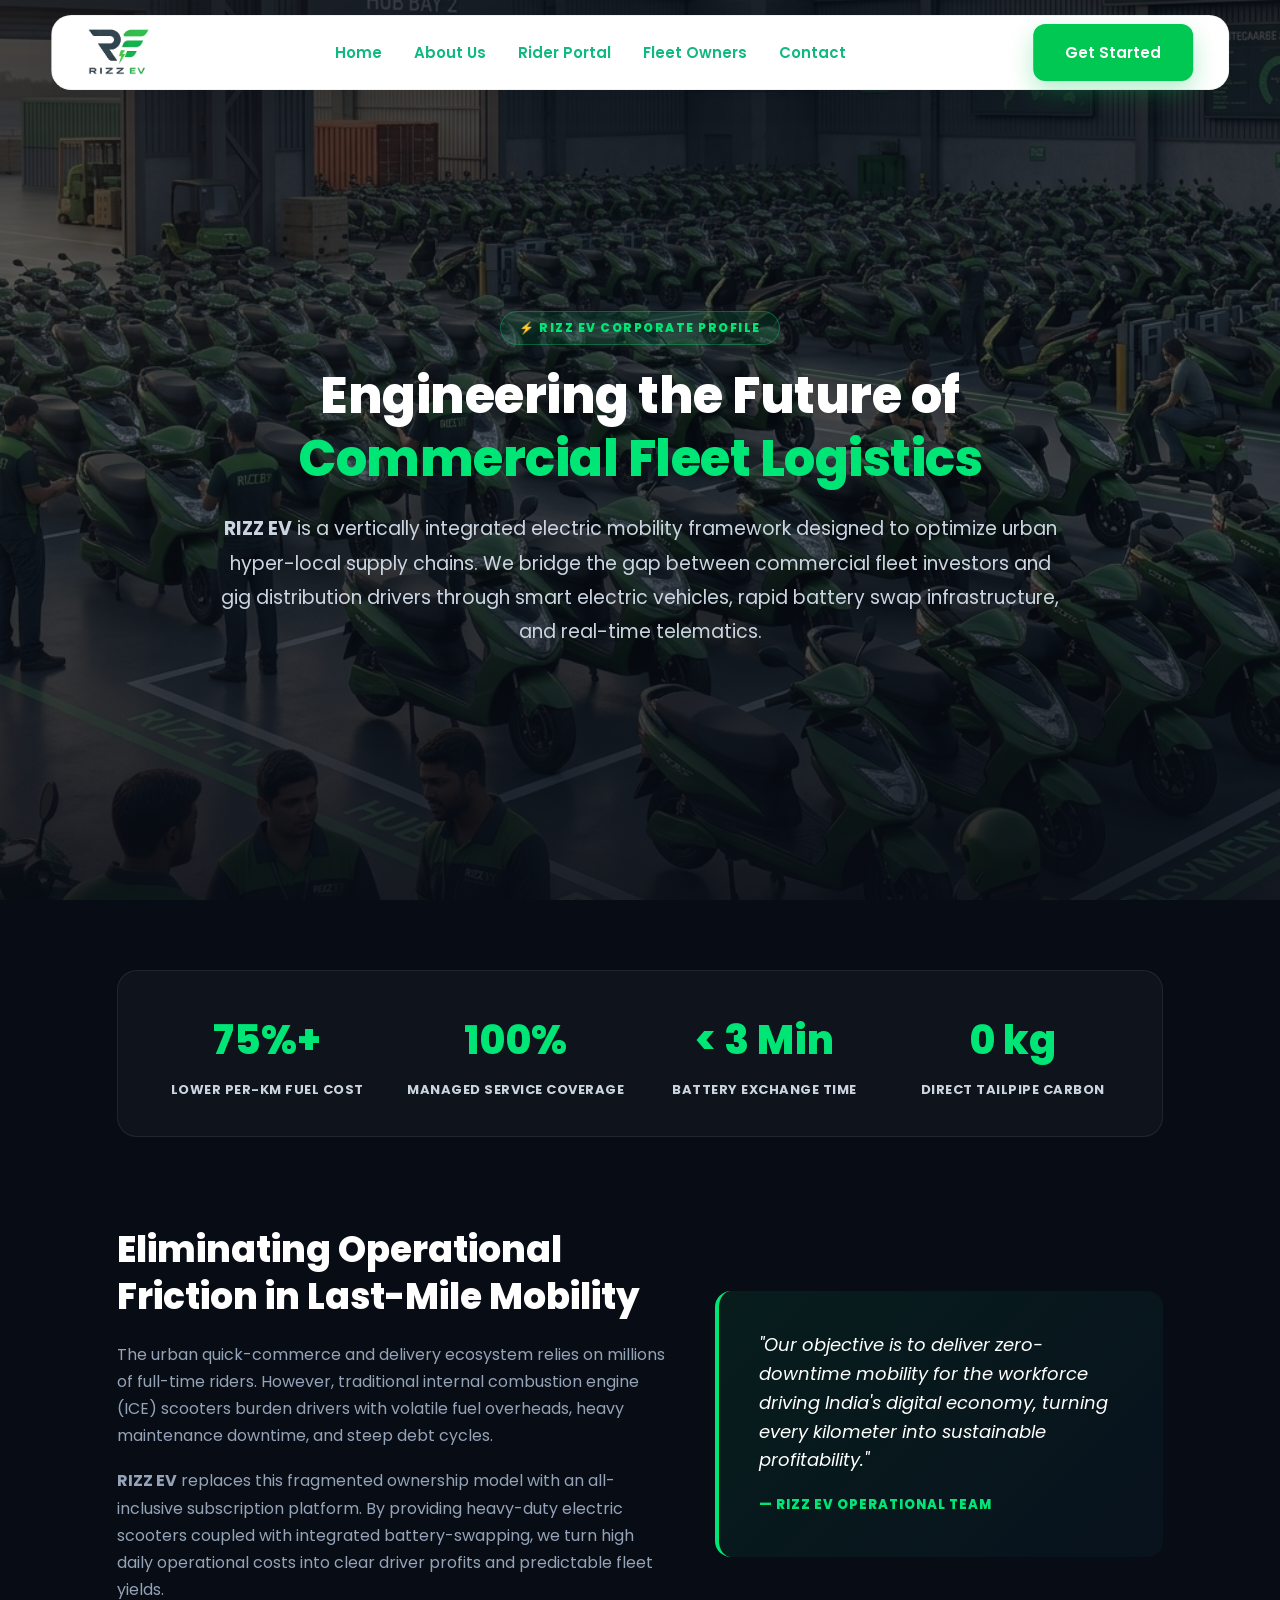
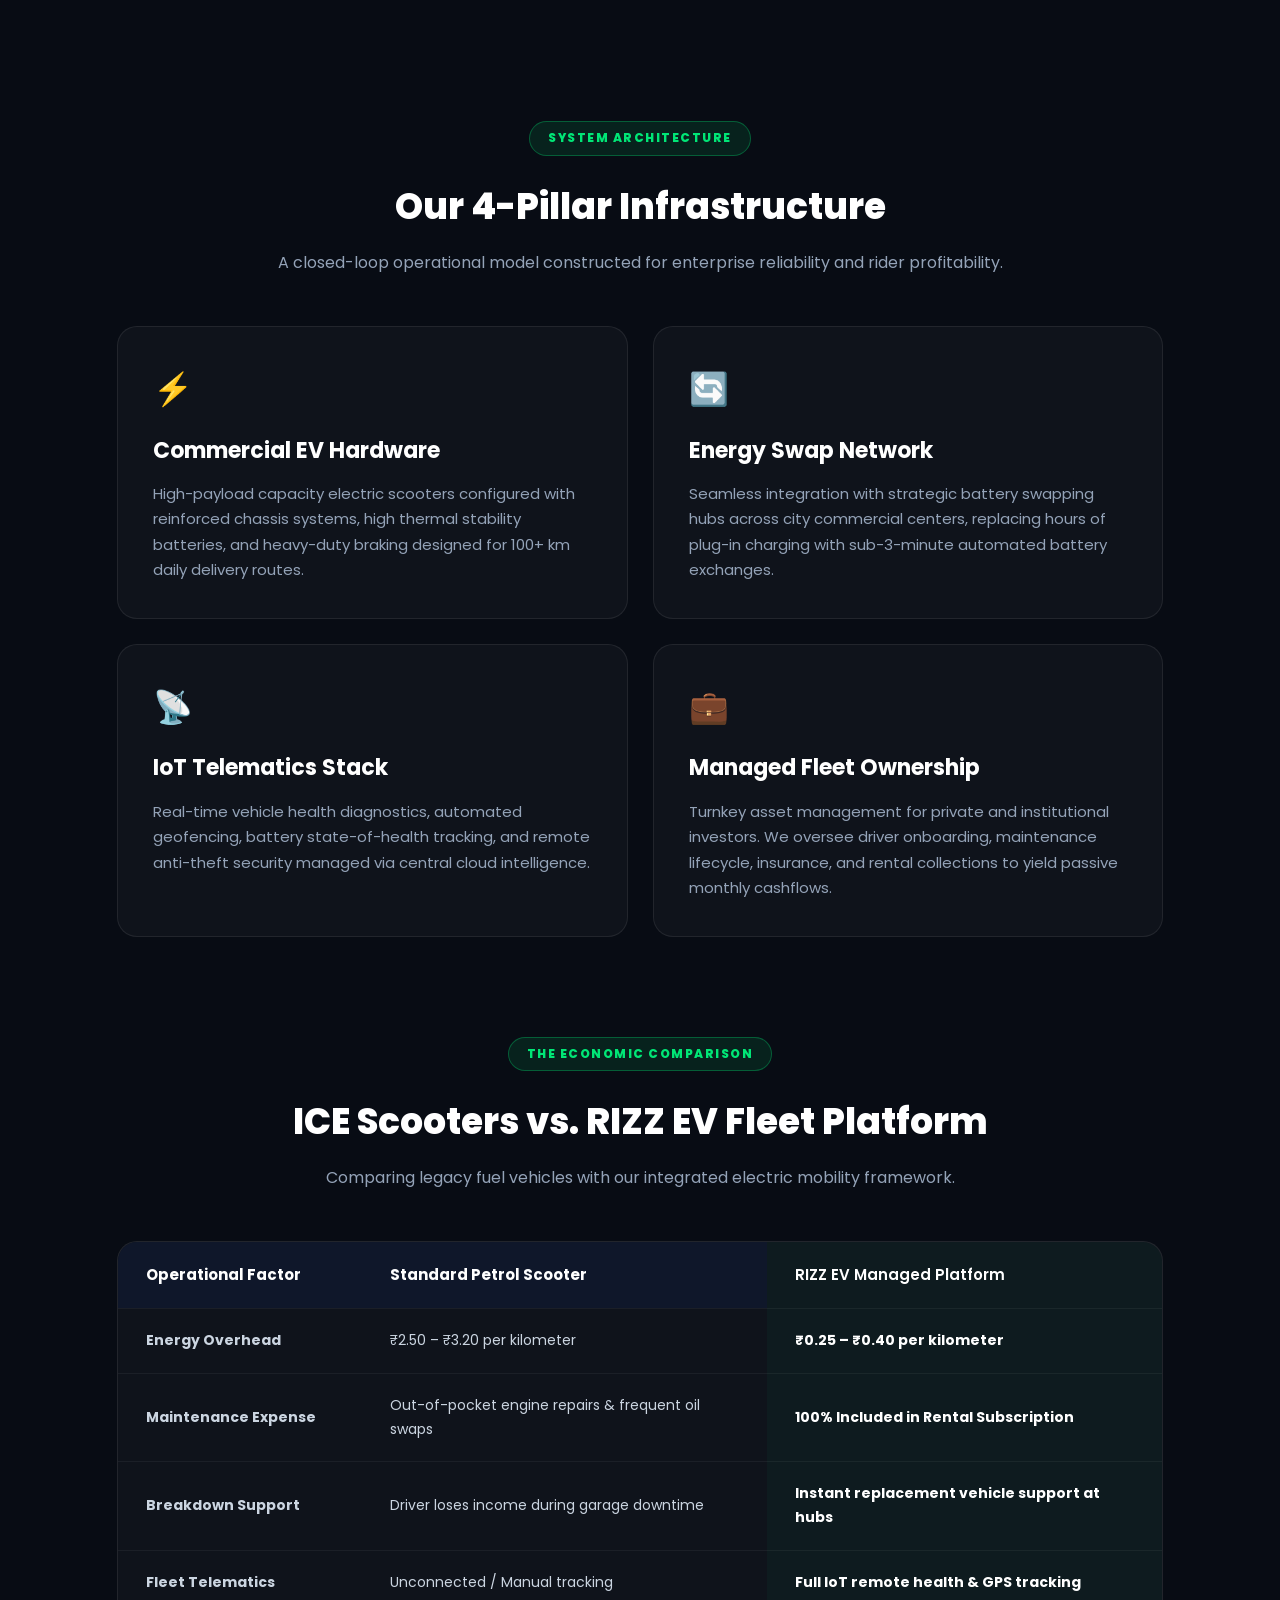
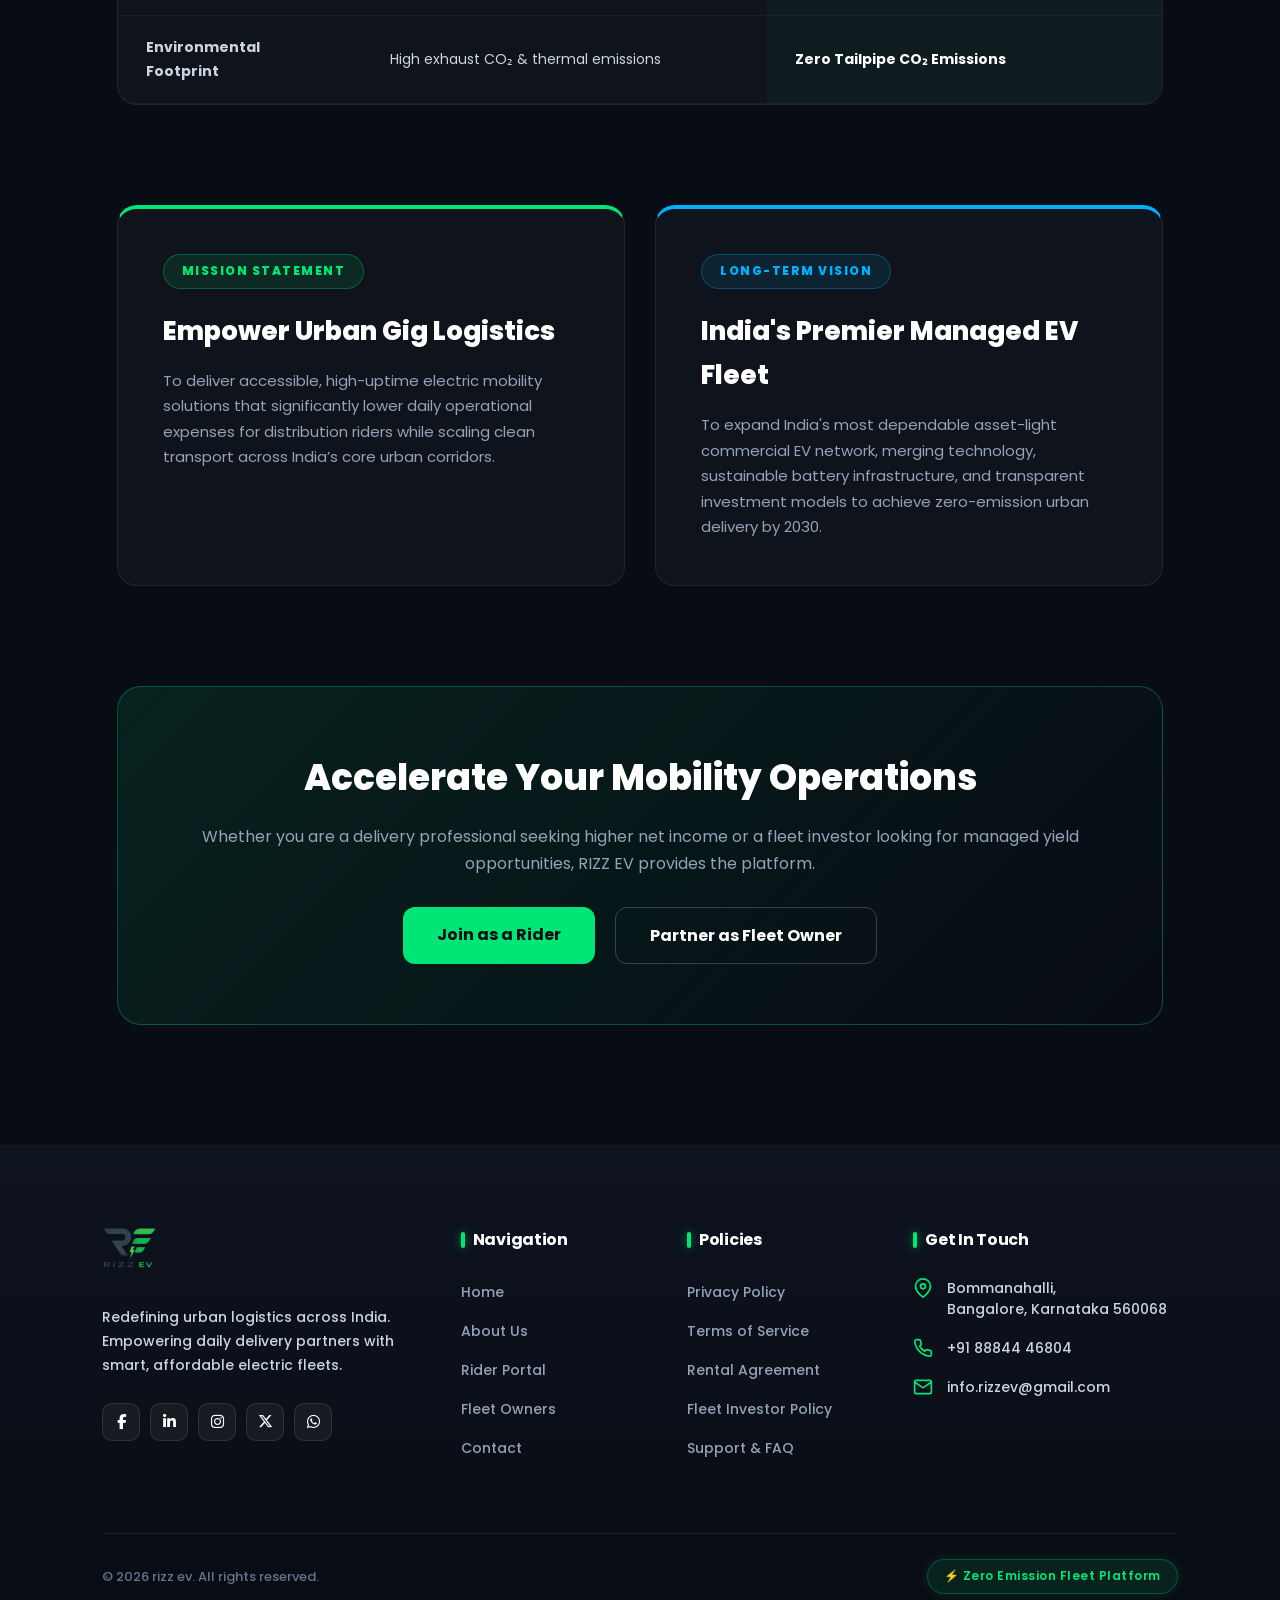
==== about.html @ 6c119c00 "Add files via upload" ====
<!DOCTYPE html>
<html lang="en">
<head>
    <meta charset="UTF-8">
    <meta name="viewport" content="width=device-width, initial-scale=1.0">
    <title>About Us | RIZZ EV - Next-Gen Commercial EV Ecosystem</title>
    <!-- FontAwesome Icons for Footer Socials -->
    <link rel="stylesheet" href="https://cdnjs.cloudflare.com/ajax/libs/font-awesome/6.5.1/css/all.min.css">
    <!-- Google Fonts import to match index.html typography -->
<link rel="preconnect" href="https://fonts.googleapis.com">
<link rel="preconnect" href="https://fonts.gstatic.com" crossorigin>
<link rel="stylesheet" href="style.css">
 <link href="https://fonts.googleapis.com/css2?family=Poppins:wght@300;400;500;600;700;800&display=swap" rel="stylesheet">
    <style>
        /* =========================================
           RESET & CORE PAGE STYLES
        ========================================= */
        * {
            box-sizing: border-box;
            margin: 0;
            padding: 0;
           
        }

        body {

            background-color: #080c14;

            color: #cbd5e1;

            font-family: system-ui, -apple-system, sans-serif;

            line-height: 1.7;

            overflow-x: hidden;

        }

       
        /* =========================================
           FULL-WIDTH HERO BACKGROUND PHOTO SECTION
        ========================================= */
        .hero-photo-layout {
            position: relative;
            width: 100%;
            min-height: 100vh;
            display: flex;
            align-items: center;
            justify-content: center;
            padding: 140px 8% 80px;
            overflow: hidden;
            background-image: url('images/hub.png'); /* REPLACE WITH YOUR PHOTO PATH */
            background-size: cover;
            background-position: center;
            background-repeat: no-repeat;
            margin-bottom: 70px;
        }

        .hero-photo-overlay {
            position: absolute;
            top: 0;
            left: 0;
            width: 100%;
            height: 100%;
            background: linear-gradient(
                180deg, 
                rgba(8, 12, 20, 0.75) 0%, 
                rgba(8, 12, 20, 0.60) 50%, 
                rgba(8, 12, 20, 0.90) 100%
            );
            z-index: 1;
        }

        .hero-content-photo {
            position: relative;
            z-index: 2;
            text-align: center;
            max-width: 900px;
            margin: 0 auto;
        }

        .pill-badge-head {
            display: inline-block;
            background: rgba(0, 230, 118, 0.1);
            color: #00e676;
            border: 1px solid rgba(0, 230, 118, 0.3);
            padding: 6px 18px;
            border-radius: 30px;
            font-size: 12px;
            font-weight: 800;
            letter-spacing: 1.5px;
            text-transform: uppercase;
            margin-bottom: 20px;
        }

        .hero-content-photo h1 {
            color: #ffffff !important;
            font-size: 50px;
            font-weight: 800;
            line-height: 1.25;
            margin-bottom: 22px;
            letter-spacing: -0.5px;
        }

        .hero-content-photo h1 span {
            color: #00e676;
        }

        .hero-content-photo p {
            font-size: 19px;
            color: #cbd5e1 !important;
            line-height: 1.8;
            max-width: 850px;
            margin: 0 auto;
        }

        /* =========================================
           CONTAINER & SECTION STYLES
        ========================================= */
        .container {
            max-width: 1200px;
            margin: 0 auto;
            padding: 0 6% 80px;
        }

        .bg-card {
            background: rgba(255, 255, 255, 0.03);
            border: 1px solid rgba(255, 255, 255, 0.08);
            border-radius: 20px;
        }

        /* METRICS BAR */
        .metrics-grid {
            display: grid;
            grid-template-columns: repeat(4, 1fr);
            gap: 20px;
            padding: 35px;
            text-align: center;
            margin-bottom: 90px;
        }

        .metric-item h3 {
            font-size: 40px;
            color: #00e676;
            margin-bottom: 5px;
            font-weight: 800;
        }

        .metric-item p {
            font-size: 13px;
            color: #cbd5e1;
            font-weight: 700;
            text-transform: uppercase;
            letter-spacing: 0.5px;
        }

        /* NARRATIVE SECTION */
        .story-wrapper {
            display: grid;
            grid-template-columns: 1.1fr 0.9fr;
            gap: 50px;
            align-items: center;
            margin-bottom: 100px;
        }

        .story-text h2 {
            color: #ffffff;
            font-size: 36px;
            margin-bottom: 20px;
            font-weight: 800;
            line-height: 1.3;
        }

        .story-text p {
            margin-bottom: 18px;
            font-size: 16px;
            color: #94a3b8;
        }

        .quote-card {
            background: linear-gradient(135deg, rgba(0, 230, 118, 0.08), rgba(0, 176, 255, 0.04));
            border-left: 4px solid #00e676;
            padding: 40px;
            border-radius: 16px;
        }

        .quote-card p {
            font-size: 18px;
            color: #ffffff;
            font-style: italic;
            margin-bottom: 15px;
            line-height: 1.6;
        }

        .quote-card span {
            font-weight: 800;
            color: #00e676;
            font-size: 13px;
            text-transform: uppercase;
            letter-spacing: 1px;
        }

        /* SECTION TITLES */
        .section-header {
            text-align: center;
            max-width: 750px;
            margin: 0 auto 50px;
        }

        .section-header h2 {
            font-size: 36px;
            color: #ffffff;
            font-weight: 800;
            margin-bottom: 12px;
        }

        .section-header p {
            color: #94a3b8;
            font-size: 16px;
        }

        /* 4-COLUMN ARCHITECTURE */
        .architecture-grid {
            display: grid;
            grid-template-columns: repeat(2, 1fr);
            gap: 25px;
            margin-bottom: 100px;
        }

        .arch-card {
            padding: 35px;
            transition: transform 0.3s ease, border-color 0.3s ease;
        }

        .arch-card:hover {
            transform: translateY(-5px);
            border-color: rgba(0, 230, 118, 0.4);
        }

        .arch-card .icon-box {
            font-size: 32px;
            margin-bottom: 15px;
        }

        .arch-card h3 {
            color: #ffffff;
            font-size: 22px;
            margin-bottom: 12px;
            font-weight: 700;
        }

        .arch-card p {
            color: #94a3b8;
            font-size: 15px;
            line-height: 1.7;
        }

        /* COMPARISON TABLE */
        .table-wrapper {
            overflow-x: auto;
            border-radius: 20px;
            border: 1px solid rgba(255, 255, 255, 0.08);
            margin-bottom: 100px;
        }

        .comparison-table {
            width: 100%;
            border-collapse: collapse;
            text-align: left;
        }

        .comparison-table th, .comparison-table td {
            padding: 20px 28px;
            border-bottom: 1px solid rgba(255, 255, 255, 0.05);
        }

        .comparison-table th {
            background: #0f172a;
            color: #ffffff;
            font-size: 15px;
            font-weight: 700;
        }

        .comparison-table td {
            font-size: 14px;
        }

        .comparison-table .highlight-col {
            background: rgba(0, 230, 118, 0.04);
            color: #ffffff;
            font-weight: 600;
        }

        /* MISSION & VISION DUAL BOXES */
        .dual-grid {
            display: grid;
            grid-template-columns: 1fr 1fr;
            gap: 30px;
            margin-bottom: 100px;
        }

        .dual-card {
            padding: 45px;
            border-radius: 20px;
        }

        .dual-card.mission-side {
            border-top: 4px solid #00e676;
        }

        .dual-card.vision-side {
            border-top: 4px solid #00b0ff;
        }

        .dual-card h3 {
            font-size: 26px;
            color: #ffffff;
            margin-bottom: 15px;
            font-weight: 800;
        }

        .dual-card p {
            color: #94a3b8;
            font-size: 15px;
            line-height: 1.7;
        }

        /* CTA BANNER */
        .cta-card {
            text-align: center;
            padding: 60px 40px;
            background: linear-gradient(135deg, rgba(0, 230, 118, 0.1) 0%, rgba(8, 12, 20, 0.95) 100%);
            border: 1px solid rgba(0, 230, 118, 0.3);
            border-radius: 24px;
            margin-bottom: 40px;
        }

        .cta-card h2 {
            font-size: 36px;
            color: #ffffff;
            margin-bottom: 15px;
            font-weight: 800;
        }

        .cta-card p {
            color: #94a3b8;
            margin-bottom: 30px;
            font-size: 16px;
        }

        .btn-group {
            display: flex;
            justify-content: center;
            gap: 20px;
            flex-wrap: wrap;
        }

        .btn-green-cta {
            background: #00e676;
            color: #080c14;
            padding: 14px 34px;
            border-radius: 12px;
            font-weight: 700;
            text-decoration: none;
            transition: all 0.3s ease;
        }

        .btn-green-cta:hover {
            background: #00c853;
            transform: translateY(-2px);
        }

        .btn-outline-cta {
            border: 1px solid rgba(255, 255, 255, 0.2);
            color: #ffffff;
            padding: 14px 34px;
            border-radius: 12px;
            font-weight: 700;
            text-decoration: none;
            transition: all 0.3s ease;
        }

        .btn-outline-cta:hover {
            background: rgba(255, 255, 255, 0.1);
        }

       /* =========================================
           RIZZ EV CUSTOM FOOTER STYLES
        ========================================= */
        .rizz-footer {
            background: linear-gradient(180deg, #0d131f 0%, #080c14 100%);
            color: #94a3b8;
            padding: 80px 8% 30px;
            font-family: system-ui, -apple-system, sans-serif;
            border-top: 1px solid rgba(255, 255, 255, 0.05);
        }

        .rizz-footer-wrapper {
            max-width: 1200px;
            margin: 0 auto;
            display: grid;
            grid-template-columns: 1.4fr 0.8fr 0.8fr 1.2fr;
            gap: 50px;
            padding-bottom: 60px;
        }

        .rizz-brand {
            display: inline-flex;
            align-items: center;
            gap: 8px;
            text-decoration: none;
            margin-bottom: 20px;
        }

        .rizz-manifesto {
            font-size: 14px;
            line-height: 1.7;
            color: #cbd5e1;
            margin-bottom: 25px;
            max-width: 310px;
        }

        .rizz-social-row {
            display: flex;
            gap: 10px;
            flex-wrap: wrap;
        }

        .social-btn {
            width: 38px;
            height: 38px;
            border-radius: 10px;
            background: rgba(255, 255, 255, 0.05);
            border: 1px solid rgba(255, 255, 255, 0.1);
            color: #ffffff;
            display: flex;
            align-items: center;
            justify-content: center;
            text-decoration: none;
            transition: all 0.3s ease;
        }

        .social-btn:hover {
            background: #00e676;
            color: #080c14;
            transform: translateY(-3px);
        }

        .col-title {
            color: #ffffff;
            font-size: 16px;
            font-weight: 700;
            margin-bottom: 24px;
            position: relative;
            padding-left: 12px;
        }

        .col-title::before {
            content: '';
            position: absolute;
            left: 0;
            top: 50%;
            transform: translateY(-50%);
            width: 4px;
            height: 16px;
            background: #00e676;
            border-radius: 2px;
        }

        .rizz-nav-list {
            list-style: none;
            padding: 0;
            margin: 0;
        }

        .rizz-nav-list li {
            margin-bottom: 12px;
        }

        .rizz-nav-list a {
            color: #94a3b8;
            text-decoration: none;
            font-size: 14px;
            transition: all 0.2s ease;
            display: inline-block;
        }

        .rizz-nav-list a:hover {
            color: #00e676;
            transform: translateX(5px);
        }

        .contact-card {
            display: flex;
            flex-direction: column;
            gap: 18px;
        }

        .contact-item {
            display: flex;
            align-items: flex-start;
            gap: 14px;
            font-size: 14px;
            line-height: 1.5;
            color: #cbd5e1;
        }

        .contact-item a {
            color: #cbd5e1;
            text-decoration: none;
            transition: color 0.2s ease;
        }

        .contact-item a:hover {
            color: #00e676;
        }

        .rizz-footer-bottom {
            max-width: 1200px;
            margin: 0 auto;
            border-top: 1px solid rgba(255, 255, 255, 0.08);
            padding-top: 25px;
            display: flex;
            justify-content: space-between;
            align-items: center;
            font-size: 13px;
            color: #64748b;
        }

        .pill-badge {
            background: rgba(0, 230, 118, 0.1);
            border: 1px solid rgba(0, 230, 118, 0.25);
            color: #00e676;
            padding: 6px 16px;
            border-radius: 30px;
            font-size: 12px;
            font-weight: 600;
        }

        .footer-logo-img {
            height: 45px;
            width: auto;
            object-fit: contain;
            margin-bottom: 15px;
            display: block;
        }

        /* RESPONSIVE BREAKPOINTS */
        @media (max-width: 992px) {
            .hero-video-layout { min-height: 70vh; padding-top: 120px; }
            .hero-content-video h1 { font-size: 36px; }
            .benefits-grid, .calc-grid, .process-grid, .testimonials-grid { grid-template-columns: 1fr; }
            .rizz-footer-wrapper { grid-template-columns: 1fr 1fr; gap: 40px; }
        }

        @media (max-width: 768px) {
            .navbar nav { display: none; }
        }

        @media (max-width: 600px) {
            .rizz-footer-wrapper { grid-template-columns: 1fr; }
            .rizz-footer-bottom { flex-direction: column; gap: 15px; text-align: center; }
        }


/* ========================================= 
   MOBILE RESPONSIVENESS FIXES (ADD TO BOTTOM) 
========================================= */ 
 
@media (max-width: 992px) { 
    /* Navbar adjustments for tablets */ 
   
 
    /* Stack narrative & mission/vision grids */ 
    .story-wrapper, 
    .dual-grid, 
    .architecture-grid { 
        grid-template-columns: 1fr !important; 
        gap: 30px; 
    } 
 
    /* Metrics grid drop to 2 columns on tablets */ 
    .metrics-grid { 
        grid-template-columns: repeat(2, 1fr); 
        gap: 15px; 
        padding: 25px; 
    } 
 
 
    /* Hero section text scaling */ 
    .hero-photo-layout { 
        padding: 110px 5% 60px; 
        min-height: auto; 
    } 
 
    .hero-content-photo h1 { 
        font-size: 32px !important; 
        line-height: 1.3; 
    } 
 
    .hero-content-photo p { 
        font-size: 15px !important; 
    } 
 
    /* Containers and section spacing */ 
    .container { 
        padding: 0 4% 50px; 
    } 
 
    .section-header h2,  
    .story-text h2,  
    .cta-card h2 { 
        font-size: 28px !important; 
    } 
 
    /* Metrics grid drop to single column on phones */ 
    .metrics-grid { 
        grid-template-columns: 1fr; 
        gap: 15px; 
    } 
 
    .metric-item h3 { 
        font-size: 32px; 
    } 
 
    /* Card padding reduction for mobile viewports */ 
    .quote-card,  
    .dual-card,  
    .arch-card,  
    .cta-card { 
        padding: 25px 20px; 
    } 
} 
 
/* Base mobile styles for the links */
@media (max-width: 768px) {
     .navbar {
    height: auto !important;
    padding: 12px 18px !important;
    flex-direction: row !important;
    flex-wrap: wrap !important;
    justify-content: space-between !important;
    align-items: center !important;
  }


    /* Hide links by default on mobile */
   nav ul,.nav-links {
      display: none !important;
    flex-direction: column !important;
    width: 100% !important;
    background: #ffffff;
    position: absolute;
    top: 100%;
    left: 0;
    padding: 20px 0;
    box-shadow: 0 15px 30px rgba(0,0,0,0.1);
    border-radius: 0 0 20px 20px;
    list-style: none;
    text-align: center;
    z-index: 999;
  }

    /* Show links when JavaScript adds the 'active' class */
    nav ul.active, .nav-links.active {
    display: flex !important;
}

   nav ul {
        gap: 15px;
        flex-wrap: wrap;
        justify-content: center;
    }

     nav ul li {
    margin: 10px 0;
  }

    nav ul li a {
    font-size: 16px !important;
    color: #0f172a !important;
    font-weight: 600;
  }

    @media (max-width: 768px) {
   .hamburger-btn {
    display: flex !important;
    flex-direction: column;
    justify-content: space-between;
    width: 28px;
    height: 20px;
    background: transparent;
    border: none;
    cursor: pointer;
    padding: 0;
    z-index: 1000;
  }

  .hamburger-btn span {
    display: block;
    width: 100%;
    height: 3px;
    background-color: #00c853;
    border-radius: 2px;
    transition: all 0.3s ease;
  }
}


/* Ensure links are always visible on desktop screens */
@media (min-width: 769px) {
    .nav-links {
        display: flex !important;
        flex-direction: row;
        gap: 20px;
        list-style: none;
    }
    
    .hamburger-btn {
    display: none !important;
  }
}
}

@media (max-width: 768px) {
    .navbar {
        display: flex !important;
        justify-content: space-between !important;
        align-items: center !important;
        position: relative !important;
        padding: 12px 18px !important;
    }

    /* FORCE the hamburger button to be visible */
    .hamburger-btn {
        display: flex !important;
        flex-direction: column !important;
        justify-content: space-between !important;
        width: 28px !important;
        height: 20px !important;
        background: transparent !important;
        border: none !important;
        cursor: pointer !important;
        padding: 0 !important;
        z-index: 1000 !important;
    }

    .hamburger-btn span {
        display: block !important;
        width: 100% !important;
        height: 3px !important;
        background-color: #00c853 !important;
        border-radius: 2px !important;
    }

    /* Hide nav links by default, show when .active is added */
    .nav-links {
        display: none !important;
        flex-direction: column !important;
        position: absolute !important;
        top: 100% !important;
        left: 0 !important;
        width: 100% !important;
        background-color: #ffffff !important;
        box-shadow: 0 15px 30px rgba(0,0,0,0.2) !important;
        padding: 20px 0 !important;
        list-style: none !important;
        text-align: center !important;
        z-index: 999 !important;
    }

    .nav-links.active {
        display: flex !important;
    }

    .nav-links li {
        margin: 10px 0 !important;
    }

    .nav-links li a {
        font-size: 16px !important;
        color: #0f172a !important;
        font-weight: 600 !important;
    }

    .nav-right {
        display: none !important;
    }
}

    </style>
</head>
<body>

    <!-- NAVBAR -->
<header class="navbar">
    <a href="#" class="logo">
        <img src="images/logo.png" alt="RIZZ EV Logo">
    </a>

    <nav>
        <ul class="nav-links" id="navMenu">
            <li><a href="index.html#home">Home</a></li>
            <li><a href="about.html">About Us</a></li>
            <li><a href="riders.html">Rider Portal</a></li>
            <li><a href="investors.html">Fleet Owners</a></li>
            <li><a href="contact.html">Contact</a></li>
        </ul>
    </nav>
    
    <!-- Mobile Menu Toggle Button (Direct child of navbar) -->
    <button class="hamburger-btn" id="hamburgerBtn" aria-label="Toggle navigation">
        <span></span>
        <span></span>
        <span></span>
    </button>

    <div class="nav-right">
        <a href="index.html#apply" class="btn-primary">Get Started</a>
    </div>
</header>

    <!-- FULL-WIDTH HERO SECTION WITH BACKGROUND PHOTO -->
    <section class="hero-photo-layout">
        <div class="hero-photo-overlay"></div>

        <div class="hero-content-photo">
            <span class="pill-badge-head">⚡ RIZZ EV CORPORATE PROFILE</span>
            <h1>Engineering the Future of <br><span>Commercial Fleet Logistics</span></h1>
            <p><strong>RIZZ EV</strong> is a vertically integrated electric mobility framework designed to optimize urban hyper-local supply chains. We bridge the gap between commercial fleet investors and gig distribution drivers through smart electric vehicles, rapid battery swap infrastructure, and real-time telematics.</p>
        </div>
    </section>

    <!-- MAIN CONTENT AREA -->
    <div class="container">

        <!-- PERFORMANCE METRICS -->
        <div class="metrics-grid bg-card">
            <div class="metric-item">
                <h3>75%+</h3>
                <p>Lower Per-KM Fuel Cost</p>
            </div>
            <div class="metric-item">
                <h3>100%</h3>
                <p>Managed Service Coverage</p>
            </div>
            <div class="metric-item">
                <h3>&lt; 3 Min</h3>
                <p>Battery Exchange Time</p>
            </div>
            <div class="metric-item">
                <h3>0 kg</h3>
                <p>Direct Tailpipe Carbon</p>
            </div>
        </div>

        <!-- CORPORATE NARRATIVE -->
        <section class="story-wrapper">
            <div class="story-text">
                <h2>Eliminating Operational Friction in Last-Mile Mobility</h2>
                <p>The urban quick-commerce and delivery ecosystem relies on millions of full-time riders. However, traditional internal combustion engine (ICE) scooters burden drivers with volatile fuel overheads, heavy maintenance downtime, and steep debt cycles.</p>
                <p><strong>RIZZ EV</strong> replaces this fragmented ownership model with an all-inclusive subscription platform. By providing heavy-duty electric scooters coupled with integrated battery-swapping, we turn high daily operational costs into clear driver profits and predictable fleet yields.</p>
            </div>
            <div class="quote-card">
                <p>"Our objective is to deliver zero-downtime mobility for the workforce driving India's digital economy, turning every kilometer into sustainable profitability."</p>
                <span>— RIZZ EV Operational Team</span>
            </div>
        </section>

        <!-- 4-STAGE ECOSYSTEM ARCHITECTURE -->
        <div class="section-header">
            <span class="pill-badge-head">SYSTEM ARCHITECTURE</span>
            <h2>Our 4-Pillar Infrastructure</h2>
            <p>A closed-loop operational model constructed for enterprise reliability and rider profitability.</p>
        </div>

        <div class="architecture-grid">
            <div class="arch-card bg-card">
                <div class="icon-box">⚡</div>
                <h3>Commercial EV Hardware</h3>
                <p>High-payload capacity electric scooters configured with reinforced chassis systems, high thermal stability batteries, and heavy-duty braking designed for 100+ km daily delivery routes.</p>
            </div>

            <div class="arch-card bg-card">
                <div class="icon-box">🔄</div>
                <h3>Energy Swap Network</h3>
                <p>Seamless integration with strategic battery swapping hubs across city commercial centers, replacing hours of plug-in charging with sub-3-minute automated battery exchanges.</p>
            </div>

            <div class="arch-card bg-card">
                <div class="icon-box">📡</div>
                <h3>IoT Telematics Stack</h3>
                <p>Real-time vehicle health diagnostics, automated geofencing, battery state-of-health tracking, and remote anti-theft security managed via central cloud intelligence.</p>
            </div>

            <div class="arch-card bg-card">
                <div class="icon-box">💼</div>
                <h3>Managed Fleet Ownership</h3>
                <p>Turnkey asset management for private and institutional investors. We oversee driver onboarding, maintenance lifecycle, insurance, and rental collections to yield passive monthly cashflows.</p>
            </div>
        </div>

        <!-- FINANCIAL & OPERATIONAL EFFICIENCY TABLE -->
        <div class="section-header">
            <span class="pill-badge-head">THE ECONOMIC COMPARISON</span>
            <h2>ICE Scooters vs. RIZZ EV Fleet Platform</h2>
            <p>Comparing legacy fuel vehicles with our integrated electric mobility framework.</p>
        </div>

        <div class="table-wrapper bg-card">
            <table class="comparison-table">
                <thead>
                    <tr>
                        <th>Operational Factor</th>
                        <th>Standard Petrol Scooter</th>
                        <th class="highlight-col">RIZZ EV Managed Platform</th>
                    </tr>
                </thead>
                <tbody>
                    <tr>
                        <td><strong>Energy Overhead</strong></td>
                        <td>₹2.50 – ₹3.20 per kilometer</td>
                        <td class="highlight-col"><strong>₹0.25 – ₹0.40 per kilometer</strong></td>
                    </tr>
                    <tr>
                        <td><strong>Maintenance Expense</strong></td>
                        <td>Out-of-pocket engine repairs &amp; frequent oil swaps</td>
                        <td class="highlight-col"><strong>100% Included in Rental Subscription</strong></td>
                    </tr>
                    <tr>
                        <td><strong>Breakdown Support</strong></td>
                        <td>Driver loses income during garage downtime</td>
                        <td class="highlight-col"><strong>Instant replacement vehicle support at hubs</strong></td>
                    </tr>
                    <tr>
                        <td><strong>Fleet Telematics</strong></td>
                        <td>Unconnected / Manual tracking</td>
                        <td class="highlight-col"><strong>Full IoT remote health &amp; GPS tracking</strong></td>
                    </tr>
                    <tr>
                        <td><strong>Environmental Footprint</strong></td>
                        <td>High exhaust CO₂ &amp; thermal emissions</td>
                        <td class="highlight-col"><strong>Zero Tailpipe CO₂ Emissions</strong></td>
                    </tr>
                </tbody>
            </table>
        </div>

        <!-- MISSION & VISION -->
        <div class="dual-grid">
            <div class="dual-card bg-card mission-side">
                <span class="pill-badge-head">MISSION STATEMENT</span>
                <h3>Empower Urban Gig Logistics</h3>
                <p>To deliver accessible, high-uptime electric mobility solutions that significantly lower daily operational expenses for distribution riders while scaling clean transport across India’s core urban corridors.</p>
            </div>

            <div class="dual-card bg-card vision-side">
                <span class="pill-badge-head" style="color: #00b0ff; border-color: rgba(0, 176, 255, 0.3); background: rgba(0, 176, 255, 0.1);">LONG-TERM VISION</span>
                <h3>India's Premier Managed EV Fleet</h3>
                <p>To expand India's most dependable asset-light commercial EV network, merging technology, sustainable battery infrastructure, and transparent investment models to achieve zero-emission urban delivery by 2030.</p>
            </div>
        </div>

        <!-- CALL TO ACTION BANNER -->
        <section class="cta-card">
            <h2>Accelerate Your Mobility Operations</h2>
            <p>Whether you are a delivery professional seeking higher net income or a fleet investor looking for managed yield opportunities, RIZZ EV provides the platform.</p>
            <div class="btn-group">
                <a href="contact.html" class="btn-green-cta">Join as a Rider</a>
                <a href="contact.html" class="btn-outline-cta">Partner as Fleet Owner</a>
            </div>
        </section>

    </div>

    <!-- FOOTER -->
    <footer class="rizz-footer">
        <div class="rizz-footer-wrapper">
            
            <div class="rizz-f-col brand-col">
                <a href="index.html#home" class="rizz-brand">
                    <img src="images/logo.png" alt="rizz ev Logo" class="footer-logo-img">
                </a>
                <p class="rizz-manifesto">
                    Redefining urban logistics across India. Empowering daily delivery partners with smart, affordable electric fleets.
                </p>
                <div class="rizz-social-row">
                    <a href="https://www.facebook.com/yourpage" target="_blank" rel="noopener noreferrer" class="social-btn" aria-label="Facebook"><i class="fab fa-facebook-f"></i></a>
                    <a href="https://www.linkedin.com/company/yourpage" target="_blank" rel="noopener noreferrer" class="social-btn" aria-label="LinkedIn"><i class="fab fa-linkedin-in"></i></a>
                    <a href="https://www.instagram.com/rapx_ev?igsh=MTZkbng5OHBzMXZkeA==" target="_blank" rel="noopener noreferrer" class="social-btn" aria-label="Instagram"><i class="fab fa-instagram"></i></a>
                    <a href="https://x.com/yourhandle" target="_blank" rel="noopener noreferrer" class="social-btn" aria-label="X"><i class="fab fa-x-twitter"></i></a>
                    <a href="https://wa.me/918884446804" target="_blank" rel="noopener noreferrer" class="social-btn" aria-label="WhatsApp"><i class="fab fa-whatsapp"></i></a>
                </div>
            </div>

            <div class="rizz-f-col">
                <h4 class="col-title">Navigation</h4>
                <ul class="rizz-nav-list">
                    <li><a href="index.html#home">Home</a></li>
                    <li><a href="about.html">About Us</a></li>
                    <li><a href="riders.html">Rider Portal</a></li>
                    <li><a href="investors.html">Fleet Owners</a></li>
                    <li><a href="contact.html">Contact</a></li>
                </ul>
            </div>

            <div class="rizz-f-col">
                <h4 class="col-title">Policies</h4>
                <ul class="rizz-nav-list">
                    <li><a href="privacy-policy.html">Privacy Policy</a></li>
                <li><a href="terms.html">Terms of Service</a></li>
                <li><a href="rental-agreement.html">Rental Agreement</a></li>
                <li><a href="fleet-investor-policy.html">Fleet Investor Policy</a></li>
                 <li><a href="support-faq.html">Support & FAQ</a></li>
            </ul>
                
            </div>

            <div class="rizz-f-col contact-col">
                <h4 class="col-title">Get In Touch</h4>
                <div class="contact-card">
                    <div class="contact-item">
                        <svg width="20" height="20" viewBox="0 0 24 24" fill="none" stroke="#00e676" stroke-width="2"><path d="M21 10c0 7-9 13-9 13s-9-6-9-13a9 9 0 0 1 18 0z"></path><circle cx="12" cy="10" r="3"></circle></svg>
                        <span>Bommanahalli,<br>Bangalore, Karnataka 560068</span>
                    </div>
                    <div class="contact-item">
                        <svg width="20" height="20" viewBox="0 0 24 24" fill="none" stroke="#00e676" stroke-width="2"><path d="M22 16.92v3a2 2 0 0 1-2.18 2 19.79 19.79 0 0 1-8.63-3.07 19.5 19.5 0 0 1-6-6 19.79 19.79 0 0 1-3.07-8.67A2 2 0 0 1 4.11 2h3a2 2 0 0 1 2 1.72 12.84 12.84 0 0 0 .7 2.81 2 2 0 0 1-.45 2.11L8.09 9.91a16 16 0 0 0 6 6l1.27-1.27a2 2 0 0 1 2.11-.45 12.84 12.84 0 0 0 2.81.7A2 2 0 0 1 22 16.92z"></path></svg>
                        <span>+91 88844 46804</span>
                    </div>
                    <div class="contact-item">
                        <svg width="20" height="20" viewBox="0 0 24 24" fill="none" stroke="#00e676" stroke-width="2"><path d="M4 4h16c1.1 0 2 .9 2 2v12c0 1.1-.9 2-2 2H4c-1.1 0-2-.9-2-2V6c0-1.1.9-2 2-2z"></path><polyline points="22,6 12,13 2,6"></polyline></svg>
                        <a href="https://mail.google.com/mail/?view=cm&fs=1&to=info.rizzev@gmail.com&su=Inquiry%20regarding%20RIZZ%20EV" target="_blank" rel="noopener noreferrer">info.rizzev@gmail.com</a>
                    </div>
                </div>
            </div>

        </div>

        <div class="rizz-footer-bottom">
            <p>© 2026 rizz ev. All rights reserved.</p>
            <span class="pill-badge">⚡ Zero Emission Fleet Platform</span>
        </div>
    </footer>

    <script src="script.js"></script>

   

    <script>
    // 1. Force browser to handle manual scroll restoration so it doesn't auto-remember on refresh
    if ('scrollRestoration' in history) {
        history.scrollRestoration = 'manual';
    }

    // 2. Save scroll position on scroll
    window.addEventListener('scroll', function() {
        if (history.replaceState) {
            history.replaceState({ scroll: window.scrollY }, document.title);
        }
    }, { passive: true });

    // 3. Clear state on a fresh page load/refresh so it forces the top
    window.addEventListener('DOMContentLoaded', function() {
        // If the user just hit refresh, clear the history state scroll memory
        if (performance.navigation.type === 1 || window.performance?.getEntriesByType("navigation")[0]?.type === "reload") {
            window.scrollTo(0, 0);
            if (history.replaceState) {
                history.replaceState({ scroll: 0 }, document.title);
            }
        }
    });

    // 4. Restore exact position ONLY when using the Back button
    window.addEventListener('pageshow', function(event) {
        const isReload = performance.navigation.type === 1;
        if (!isReload && history.state && history.state.scroll !== undefined) {
            window.scrollTo(0, history.state.scroll);
        }
    });

  </script>

        <!-- Embedded Hamburger Menu Script -->
   <script>
      document.addEventListener("DOMContentLoaded", function () {
        const hamburgerBtn = document.getElementById("hamburgerBtn");
        const navMenu = document.querySelector(".nav-links") || document.querySelector(".nav-menu") || document.querySelector("nav ul");

        if (hamburgerBtn && navMenu) {
          hamburgerBtn.addEventListener("click", function () {
            navMenu.classList.toggle("active");
          });
        }
      });
    </script>


</body>
</html>
---- style.css ----
html {
    scroll-behavior: smooth;
}

/* =========================
   RESET
========================= */

* {
    margin: 0;
    padding: 0;
    box-sizing: border-box;
    font-family: 'Poppins', sans-serif;
}

body {
    background: #ffffff;
    color: #111111;
    overflow-x: hidden;
}

/* =========================
   FLOATING MODERN NAVBAR (ZYPP STYLE)
========================= */

.navbar {
    position: fixed;
    top: 15px;
    left: 50%;
    transform: translateX(-50%);
    width: 92%;
    max-width: 1300px;
    height: 75px;
    display: flex;
    justify-content: space-between;
    align-items: center;
    padding: 0 35px;
    background: #ffffff;
    border-radius: 20px; /* Floating rounded card effect */
    box-shadow: 0 10px 30px rgba(0, 0, 0, 0.08);
    border: 1px solid rgba(0, 0, 0, 0.05);
    z-index: 1000;
    transition: all 0.3s ease;
}

/* LOGO FIT & PROPORTION */
.logo {
    display: flex;
    align-items: center;
    text-decoration: none;
    height: 100%;
}

.logo img {
    height: 52px; /* Large, prominent, and proportional */
    width: auto;
    object-fit: contain;
    transition: transform 0.3s ease;
}

.logo img:hover {
    transform: scale(1.03);
}

/* NAVIGATION LINKS */
nav {
    display: flex;
    align-items: center;
}

nav ul {
    display: flex;
    align-items: center;
    list-style: none;
    gap: 32px;
    margin: 0;
    padding: 0;
}

nav ul li a {
    text-decoration: none;
    color: #10b981; /* Green text matching reference image */
    font-size: 15px;
    font-weight: 600;
    transition: color 0.3s ease, transform 0.2s ease;
    display: inline-block;
}

nav ul li a:hover {
    color: #047857;
    transform: translateY(-1px);
}

/* RIGHT CTA BUTTON */
.nav-right {
    display: flex;
    align-items: center;
    gap: 15px;
}

.nav-btn {
    background: #00c853;
    color: #ffffff;
    padding: 10px 24px;
    border-radius: 50px;
    font-size: 14px;
    font-weight: 600;
    text-decoration: none;
    transition: all 0.3s ease;
    box-shadow: 0 4px 15px rgba(0, 200, 83, 0.25);
}

.nav-btn:hover {
    background: #00a843;
    box-shadow: 0 6px 20px rgba(0, 200, 83, 0.35);
    transform: translateY(-2px);
}

/* HERO PADDING ADJUSTMENT */
.hero {
    padding-top: 140px;
}



/* =========================
   HERO SECTION (PREMIUM LOOK)
========================= */

.hero {
    min-height: 100vh;
    display: flex;
    justify-content: space-between;
    align-items: center;
    padding: 140px 8% 80px;
    background: radial-gradient(circle at 80% 20%, rgba(0, 200, 83, 0.08) 0%, transparent 50%),
                radial-gradient(circle at 10% 80%, rgba(16, 185, 129, 0.05) 0%, transparent 40%),
                #f8fafc;
    position: relative;
    overflow: hidden;
    gap: 40px;
}

/* Left Content Column */
.hero-left {
    max-width: 580px;
    z-index: 2;
}

/* Glass Badge */
.tag {
    display: inline-flex;
    align-items: center;
    gap: 8px;
    background: rgba(0, 200, 83, 0.1);
    border: 1px solid rgba(0, 200, 83, 0.25);
    color: #00a843;
    padding: 8px 18px;
    border-radius: 50px;
    font-size: 14px;
    font-weight: 600;
    margin-bottom: 24px;
    backdrop-filter: blur(8px);
}

.hero-left h1 {
    font-size: 56px;
    font-weight: 800;
    line-height: 1.15;
    letter-spacing: -1.5px;
    color: #0f172a;
    margin-bottom: 20px;
}

/* Gradient Text Effect */
.gradient-text {
    background: linear-gradient(135deg, #00c853 0%, #059669 100%);
    -webkit-background-clip: text;
    background-clip: text;
    -webkit-text-fill-color: transparent;
}

.hero-left p {
    font-size: 17px;
    color: #475569;
    line-height: 1.7;
    margin-bottom: 35px;
}

/* Action Buttons */
.hero-buttons {
    display: flex;
    align-items: center;
    gap: 16px;
    margin-bottom: 40px;
}

.btn-primary {
    background: #00c853;
    color: #ffffff;
    padding: 16px 32px;
    text-decoration: none;
    border-radius: 12px;
    font-weight: 600;
    font-size: 15px;
    transition: all 0.3s ease;
    box-shadow: 0 10px 25px rgba(0, 200, 83, 0.3);
    display: inline-block;
}

.btn-primary:hover {
    transform: translateY(-3px);
    box-shadow: 0 15px 35px rgba(0, 200, 83, 0.45);
    background: #00b34a;
}

.btn-secondary {
    background: #ffffff;
    color: #0f172a;
    padding: 16px 28px;
    border: 1.5px solid #e2e8f0;
    border-radius: 12px;
    text-decoration: none;
    font-weight: 600;
    font-size: 15px;
    transition: all 0.3s ease;
}

.btn-secondary:hover {
    border-color: #00c853;
    color: #00c853;
    transform: translateY(-3px);
    box-shadow: 0 8px 20px rgba(0, 0, 0, 0.05);
}

/* Mini Highlights Bar (Under Hero Buttons) */
.hero-stats-mini {
    display: flex;
    align-items: center;
    gap: 20px;
    padding-top: 24px;
    border-top: 1px solid rgba(0, 0, 0, 0.08);
}

.mini-stat {
    display: flex;
    flex-direction: column;
}

.mini-stat strong {
    font-size: 16px;
    color: #0f172a;
    font-weight: 700;
}

.mini-stat span {
    font-size: 13px;
    color: #64748b;
}

.hero-stats-mini .divider {
    width: 1px;
    height: 32px;
    background: #cbd5e1;
}

/* Right Column (Image Showcase) */
.hero-right {
    flex: 1;
    display: flex;
    justify-content: center;
    align-items: center;
    position: relative;
}

/* Glowing Aura behind Bike */
.hero-glow {
    position: absolute;
    border-radius: 50%;
    filter: blur(90px);
    z-index: 0;
}

.primary-glow {
    width: 380px;
    height: 380px;
    background: rgba(0, 200, 83, 0.22);
}

.secondary-glow {
    width: 250px;
    height: 250px;
    background: rgba(16, 185, 129, 0.15);
    top: 10%;
    right: 10%;
}

/* Scooter Image with floating animation */
.hero-bike {
    position: relative;
    z-index: 1;
    width: 100%;
    max-width: 480px;
    height: auto;
    filter: drop-shadow(0 20px 30px rgba(0, 0, 0, 0.12));
    animation: floatBike 5s ease-in-out infinite;
}

@keyframes floatBike {
    0%, 100% {
        transform: translateY(0px);
    }
    50% {
        transform: translateY(-12px);
    }
}

/* Floating Glassmorphism Badges */
.floating-badge {
    position: absolute;
    z-index: 3;
    display: flex;
    align-items: center;
    gap: 12px;
    padding: 12px 20px;
    background: rgba(255, 255, 255, 0.85);
    backdrop-filter: blur(12px);
    -webkit-backdrop-filter: blur(12px);
    border: 1px solid rgba(255, 255, 255, 0.6);
    border-radius: 16px;
    box-shadow: 0 12px 30px rgba(0, 0, 0, 0.08);
    animation: floatBadge 4s ease-in-out infinite alternate;
}

.badge-top {
    top: 15%;
    left: -10px;
}

.badge-bottom {
    bottom: 10%;
    right: 0px;
    animation-delay: 2s;
}

@keyframes floatBadge {
    0% { transform: translateY(0); }
    100% { transform: translateY(-8px); }
}

.badge-icon {
    width: 40px;
    height: 40px;
    background: rgba(0, 200, 83, 0.12);
    border-radius: 10px;
    display: flex;
    align-items: center;
    justify-content: center;
    font-size: 20px;
}

.badge-title {
    font-size: 14px;
    font-weight: 700;
    color: #0f172a;
    margin: 0;
}

.badge-sub {
    font-size: 12px;
    color: #64748b;
    margin: 0;
}

/* =========================
   STATS BAR (NUMERIC METRICS)
========================= */

.stats-bar {
    background: #0f172a;
    color: #ffffff;
    display: flex;
    justify-content: space-around;
    align-items: center;
    padding: 45px 8%;
    gap: 30px;
    flex-wrap: wrap;
    border-top: 1px solid rgba(255, 255, 255, 0.05);
}

.stat-item {
    text-align: center;
    transition: transform 0.3s ease;
}

.stat-item:hover {
    transform: translateY(-6px);
}

.stat-item h3 {
    font-size: 42px;
    color: #00c853 !important;
    font-weight: 800;
    margin-bottom: 8px;
    letter-spacing: -0.5px;
}

.stat-item p {
    color: #94a3b8;
    font-size: 15px;
    font-weight: 500;
}

/* =========================
   WHY RIZZ EV SECTION
========================= */

.features {
    padding: 100px 8%;
    background: #0f172a;
    color: #ffffff;
}

.section-title {
    text-align: center;
    margin-bottom: 60px;
}

.section-title h2 {
    font-size: 42px;
    font-weight: 800;
    letter-spacing: -1px;
    margin-bottom: 15px;
    color: #ffffff;
}

.section-title p {
    color: #94a3b8;
    font-size: 18px;
    max-width: 650px;
    margin: auto;
    line-height: 1.7;
}

.section-divider {
    width: 80px;
    height: 4px;
    background: linear-gradient(90deg, #10b981, #059669);
    margin: 20px auto 25px;
    border-radius: 50px;
}

.feature-grid {
    display: grid;
    grid-template-columns: repeat(auto-fit, minmax(300px, 1fr));
    gap: 30px;
}

/* Glassmorphism Feature Card */
.feature-card {
    background: rgba(30, 41, 59, 0.7);
    backdrop-filter: blur(12px);
    padding: 35px 30px;
    border-radius: 20px;
    text-align: left;
    border: 1px solid rgba(255, 255, 255, 0.08);
    box-shadow: 0 10px 30px rgba(0, 0, 0, 0.2);
    transition: all 0.35s cubic-bezier(0.4, 0, 0.2, 1);
    position: relative;
    overflow: hidden;
}

.feature-card:hover {
    transform: translateY(-8px);
    border-color: rgba(16, 185, 129, 0.4);
    box-shadow: 0 20px 40px rgba(16, 185, 129, 0.15);
    background: rgba(30, 41, 59, 0.9);
}

/* Glowing Icon Badge Wrapper */
.card-icon-wrapper {
    width: 60px;
    height: 60px;
    border-radius: 14px;
    background: rgba(16, 185, 129, 0.12);
    border: 1px solid rgba(16, 185, 129, 0.3);
    display: flex;
    align-items: center;
    justify-content: center;
    font-size: 28px;
    margin-bottom: 22px;
    box-shadow: inset 0 0 12px rgba(16, 185, 129, 0.1);
}

.feature-card h3 {
    margin-bottom: 12px;
    color: #ffffff;
    font-size: 22px;
    font-weight: 700;
}

.feature-card p {
    color: #94a3b8;
    line-height: 1.6;
    font-size: 15px;
}

/* =========================
   TECHNOLOGY SECTION (UPGRADED STYLES)
========================= */

.technology {
    padding: 120px 8%;
    background: #0f172a; /* Dark sleek background */
    color: #ffffff;
    position: relative;
    overflow: hidden;
}

.tech-container {
    max-width: 1300px;
    margin: 0 auto;
}

/* Tag & Header Alignment */
.technology .section-title {
    text-align: center;
    margin-bottom: 60px;
}

.tech-tag {
    display: inline-block;
    background: rgba(0, 200, 83, 0.12);
    border: 1px solid rgba(0, 200, 83, 0.3);
    color: #00c853;
    padding: 8px 20px;
    border-radius: 50px;
    font-size: 13px;
    font-weight: 700;
    letter-spacing: 0.5px;
    margin-bottom: 18px;
}

.technology .section-title h2 {
    color: #ffffff !important;
    font-size: 42px;
    font-weight: 800;
}

.technology .section-title p {
    color: #94a3b8;
    max-width: 650px;
    margin: 15px auto 0;
    font-size: 16px;
}

/* Tech Layout Grid */
.tech-grid {
    display: grid;
    grid-template-columns: 1fr 1fr;
    gap: 50px;
    align-items: center;
}

/* Left Feature Cards */
.tech-features {
    display: flex;
    flex-direction: column;
    gap: 20px;
}

.tech-card {
    display: flex;
    align-items: flex-start;
    gap: 20px;
    background: rgba(30, 41, 59, 0.6);
    border: 1px solid rgba(255, 255, 255, 0.08);
    padding: 24px;
    border-radius: 18px;
    backdrop-filter: blur(10px);
    transition: all 0.35s ease;
    cursor: pointer;
}

.tech-card:hover {
    transform: translateX(10px);
    background: rgba(30, 41, 59, 0.9);
    border-color: rgba(0, 200, 83, 0.4);
    box-shadow: 0 10px 30px rgba(0, 200, 83, 0.12);
}

.tech-card-icon {
    width: 52px;
    height: 52px;
    background: rgba(0, 200, 83, 0.12);
    border: 1px solid rgba(0, 200, 83, 0.25);
    border-radius: 14px;
    display: flex;
    align-items: center;
    justify-content: center;
    font-size: 24px;
    flex-shrink: 0;
}

.tech-card-content h3 {
    color: #ffffff !important;
    font-size: 19px;
    font-weight: 700;
    margin-bottom: 6px;
}

.tech-card-content p {
    color: #94a3b8;
    font-size: 14px;
    line-height: 1.6;
}

/* Right Visual Area */
.tech-visual-wrapper {
    position: relative;
    display: flex;
    justify-content: center;
    align-items: center;
}

.tech-visual-glow {
    position: absolute;
    width: 350px;
    height: 350px;
    background: radial-gradient(circle, rgba(0, 200, 83, 0.25) 0%, transparent 70%);
    border-radius: 50%;
    filter: blur(50px);
    z-index: 0;
}

.tech-main-img {
    width: 100%;
    max-width: 520px;
    height: 380px;
    object-fit: cover;
    border-radius: 24px;
    border: 1px solid rgba(255, 255, 255, 0.1);
    box-shadow: 0 25px 50px rgba(0, 0, 0, 0.4);
    position: relative;
    z-index: 1;
    transition: transform 0.4s ease;
}

.tech-visual-wrapper:hover .tech-main-img {
    transform: scale(1.02);
}

/* Floating Overlay Badges */
.tech-badge {
    position: absolute;
    z-index: 2;
    background: rgba(15, 23, 42, 0.85);
    border: 1px solid rgba(0, 200, 83, 0.3);
    backdrop-filter: blur(12px);
    padding: 12px 20px;
    border-radius: 14px;
    display: flex;
    align-items: center;
    gap: 12px;
    box-shadow: 0 15px 30px rgba(0, 0, 0, 0.3);
}

.badge-top-right {
    top: -15px;
    right: -10px;
}

.badge-bottom-left {
    bottom: -15px;
    left: -10px;
}

.tech-badge strong {
    color: #ffffff;
    font-size: 13px;
    display: block;
}

.tech-badge p {
    color: #94a3b8;
    font-size: 11px;
    margin: 0;
}

/* Glowing Live Dot Animation */
.pulse-dot {
    width: 10px;
    height: 10px;
    background: #00c853;
    border-radius: 50%;
    box-shadow: 0 0 0 rgba(0, 200, 83, 0.7);
    animation: pulse 2s infinite;
}

@keyframes pulse {
    0% {
        box-shadow: 0 0 0 0 rgba(0, 200, 83, 0.7);
    }
    70% {
        box-shadow: 0 0 0 10px rgba(0, 200, 83, 0);
    }
    100% {
        box-shadow: 0 0 0 0 rgba(0, 200, 83, 0);
    }
}

.badge-icon-sm {
    width: 28px;
    height: 28px;
    background: rgba(0, 200, 83, 0.2);
    border-radius: 8px;
    display: flex;
    align-items: center;
    justify-content: center;
    font-size: 14px;
}


.why-now {
    padding: 120px 8%;
    background: #ffffff;
}

.why-now-grid {
    display: grid;
    grid-template-columns: repeat(auto-fit, minmax(280px, 1fr));
    gap: 30px;
    margin-top: 60px;
}

.why-card {
    background: white;
    padding: 40px;
    border-radius: 24px;
    text-align: center;
    box-shadow: 0 15px 40px rgba(0, 0, 0, 0.08);
    transition: 0.3s;
}

.why-card:hover {
    transform: translateY(-10px);
    box-shadow: 0 25px 50px rgba(0, 200, 83, 0.20);
}

.why-card h3 {
    margin-bottom: 15px;
    color: #00c853;
}

.why-card p {
    color: #666;
    line-height: 1.8;
}

.future-section {
    padding: 120px 8%;
    background: linear-gradient(135deg, #f0fff5, #ffffff);
    text-align: center;
}

.future-content {
    max-width: 900px;
    margin: auto;
}

.future-tag {
    display: inline-block;
    background: #e8fff0;
    color: #00c853;
    padding: 10px 20px;
    border-radius: 50px;
    margin-bottom: 20px;
    font-weight: 600;
}

.future-content h2 {
    font-size: 52px;
    margin-bottom: 25px;
}

.future-content p {
    font-size: 20px;
    line-height: 1.8;
    color: #666;
}

/* =========================
   GROWTH VISION
========================= */

.growth-section {
    padding: 120px 8%;
    background: #ffffff;
}

.growth-grid {
    display: grid;
    grid-template-columns: repeat(auto-fit, minmax(280px, 1fr));
    gap: 30px;
    margin-top: 60px;
}

.growth-card {
    background: rgba(255, 255, 255, 0.8);
    backdrop-filter: blur(15px);
    border: 1px solid rgba(255, 255, 255, 0.4);
    padding: 40px;
    border-radius: 25px;
    text-align: center;
    box-shadow: 0 15px 40px rgba(0, 0, 0, 0.08);
    transition: 0.3s;
}

.growth-card:hover {
    transform: translateY(-12px) scale(1.03);
    box-shadow: 0 30px 60px rgba(0, 200, 83, 0.20);
}

.growth-card h3 {
    margin-bottom: 20px;
    color: #111111;
    font-size: 24px;
}

.growth-card p {
    color: #666;
    line-height: 1.8;
}

/* =========================
   OUR JOURNEY
========================= */

.journey-section {
    padding: 120px 8%;
    background: #f8fafc;
}

.timeline {
    max-width: 900px;
    margin: 60px auto 0;
    position: relative;
}

.timeline::before {
    content: "";
    position: absolute;
    left: 20px;
    top: 0;
    width: 3px;
    height: 100%;
    background: #00c853;
}

.timeline-item {
    position: relative;
    padding-left: 70px;
    margin-bottom: 50px;
}

.timeline-dot {
    position: absolute;
    left: 10px;
    top: 5px;
    width: 22px;
    height: 22px;
    border-radius: 50%;
    background: #00c853;
}

.timeline-content {
    background: white;
    padding: 25px;
    border-radius: 16px;
    box-shadow: 0 10px 25px rgba(0, 0, 0, 0.08);
}

.timeline-content h3 {
    margin-bottom: 10px;
}

.timeline-content p {
    color: #666;
    line-height: 1.7;
}

/* =========================
   INVESTOR SECTION STYLES
========================= */

.investor-section {
    padding: 120px 8%;
    background: radial-gradient(circle at top right, rgba(0, 200, 83, 0.18), transparent 40%),
                linear-gradient(135deg, #0f172a, #111827);
    color: #ffffff;
    position: relative;
    overflow: hidden;
}

.investor-content {
    max-width: 1100px;
    margin: 0 auto;
    text-align: center;
}

.investor-tag {
    display: inline-block;
    background: rgba(0, 200, 83, 0.15);
    border: 1px solid rgba(0, 200, 83, 0.35);
    color: #00e676;
    padding: 8px 22px;
    border-radius: 50px;
    font-size: 13px;
    font-weight: 700;
    margin-bottom: 22px;
    letter-spacing: 0.5px;
}

.investor-content h2 {
    font-size: 46px;
    font-weight: 800;
    margin-bottom: 20px;
    color: #ffffff !important;
}

.investor-content p {
    font-size: 17px;
    color: #cbd5e1 !important;
    line-height: 1.8;
    max-width: 800px;
    margin: 0 auto 50px;
}

/* Grid Layout for Investment Cards */
.investor-highlights {
    display: grid;
    grid-template-columns: repeat(auto-fit, minmax(240px, 1fr));
    gap: 25px;
    margin-bottom: 60px;
}

.highlight-card {
    background: rgba(255, 255, 255, 0.05);
    backdrop-filter: blur(12px);
    border: 1px solid rgba(255, 255, 255, 0.08);
    padding: 30px 24px;
    border-radius: 20px;
    text-align: left;
    transition: all 0.35s ease;
}

.highlight-card:hover {
    transform: translateY(-8px);
    border-color: rgba(0, 200, 83, 0.4);
    box-shadow: 0 15px 35px rgba(0, 200, 83, 0.15);
    background: rgba(255, 255, 255, 0.08);
}

.highlight-icon {
    font-size: 32px;
    margin-bottom: 15px;
}

.highlight-card h3 {
    font-size: 20px;
    font-weight: 700;
    color: #ffffff !important;
    margin-bottom: 10px;
}

.highlight-card p {
    font-size: 14px;
    color: #94a3b8 !important;
    line-height: 1.6;
    margin: 0;
}

/* 3-Step Workflow Container */
.fleet-investment-steps {
    display: flex;
    justify-content: center;
    align-items: center;
    gap: 20px;
    background: rgba(30, 41, 59, 0.6);
    border: 1px solid rgba(255, 255, 255, 0.08);
    padding: 35px 30px;
    border-radius: 20px;
    margin-bottom: 50px;
    flex-wrap: wrap;
}

.inv-step {
    flex: 1;
    min-width: 200px;
    text-align: center;
}

.inv-num {
    display: inline-block;
    background: rgba(0, 200, 83, 0.15);
    color: #00e676;
    font-size: 14px;
    font-weight: 800;
    padding: 4px 12px;
    border-radius: 50px;
    margin-bottom: 10px;
}

.inv-step h4 {
    font-size: 18px;
    color: #ffffff;
    margin-bottom: 6px;
}

.inv-step p {
    font-size: 13px;
    color: #94a3b8 !important;
    margin: 0;
}

.inv-step-arrow {
    font-size: 24px;
    color: #00c853;
    font-weight: bold;
}

/* CTA Buttons */
.investor-buttons {
    display: flex;
    justify-content: center;
    gap: 20px;
    flex-wrap: wrap;
}

.invest-btn {
    background: #00c853;
    color: #ffffff;
    text-decoration: none;
    padding: 16px 36px;
    border-radius: 12px;
    font-weight: 700;
    font-size: 15px;
    transition: all 0.3s ease;
    box-shadow: 0 10px 25px rgba(0, 200, 83, 0.3);
}

.invest-btn:hover {
    background: #00b34a;
    transform: translateY(-3px);
    box-shadow: 0 15px 35px rgba(0, 200, 83, 0.45);
}

.call-invest-btn {
    background: rgba(255, 255, 255, 0.1);
    color: #ffffff;
    border: 1px solid rgba(255, 255, 255, 0.2);
    text-decoration: none;
    padding: 16px 32px;
    border-radius: 12px;
    font-weight: 600;
    font-size: 15px;
    transition: all 0.3s ease;
}

.call-invest-btn:hover {
    background: #ffffff;
    color: #0f172a;
}

/* Mobile Responsiveness */
@media (max-width: 768px) {
    .investor-content h2 {
        font-size: 34px;
    }
    
    .fleet-investment-steps {
        flex-direction: column;
        gap: 25px;
    }

    .inv-step-arrow {
        transform: rotate(90deg);
    }
}

/* =========================
   HOW IT WORKS
========================= */

.how-it-works {
    padding: 120px 8%;
    background: #f8fafc;
}

.steps-container {
    display: grid;
    grid-template-columns: repeat(auto-fit, minmax(250px, 1fr));
    gap: 25px;
    margin-top: 50px;
}

.step-card {
    background: white;
    padding: 35px;
    border-radius: 20px;
    text-align: center;
    box-shadow: 0 10px 25px rgba(0, 0, 0, 0.08);
    transition: 0.3s;
}

.step-card:hover {
    transform: translateY(-10px);
}

.step-number {
    width: 70px;
    height: 70px;
    margin: 0 auto 20px;
    display: flex;
    justify-content: center;
    align-items: center;
    border-radius: 50%;
    background: #00c853;
    color: white;
    font-size: 24px;
    font-weight: bold;
}

/* =========================
   TESTIMONIALS
========================= */

.testimonials {
    padding: 120px 8%;
    background: #f8fafc;
}

.testimonial-grid {
    display: grid;
    grid-template-columns: repeat(auto-fit, minmax(320px, 1fr));
    gap: 30px;
    margin-top: 60px;
}

.testimonial-card {
    background: rgba(255, 255, 255, 0.8);
    backdrop-filter: blur(15px);
    border: 1px solid rgba(255, 255, 255, 0.4);
    padding: 40px;
    border-radius: 24px;
    box-shadow: 0 15px 40px rgba(0, 0, 0, 0.08);
    transition: 0.4s;
}

.testimonial-card:hover {
    transform: translateY(-12px) scale(1.03);
    box-shadow: 0 30px 60px rgba(0, 200, 83, 0.20);
}

.quote-icon {
    font-size: 50px;
    color: #00c853;
    margin-bottom: 15px;
}

.testimonial-card p {
    color: #555;
    line-height: 1.8;
    margin-bottom: 25px;
}

.rider-info h4 {
    color: #111111;
    margin-bottom: 5px;
}

.rider-info span {
    color: #00c853;
    font-size: 14px;
    font-weight: 600;
}

/* =========================
   CONTACT
========================= */

.contact-section {
    padding: 120px 8%;
    background: #ffffff;
    color: #111111;
}

.contact-box {
    max-width: 700px;
    margin: auto;
    text-align: center;
    background: #f8fafc;
    padding: 50px;
    border-radius: 25px;
    box-shadow: 0 15px 40px rgba(0, 0, 0, 0.08);
}

.contact-box h3 {
    font-size: 32px;
    margin-bottom: 20px;
}

.contact-box p {
    margin-bottom: 15px;
    color: #555;
}

.contact-buttons {
    margin-top: 30px;
    display: flex;
    justify-content: center;
    gap: 15px;
    flex-wrap: wrap;
}

/* FLOATING WHATSAPP */

.floating-whatsapp {
    position: fixed;
    right: 25px;
    bottom: 25px;
    width: 65px;
    height: 65px;
    border-radius: 50%;
    background: #25D366;
    color: white;
    text-decoration: none;
    display: flex;
    justify-content: center;
    align-items: center;
    font-size: 30px;
    box-shadow: 0 10px 30px rgba(0, 0, 0, 0.25);
    z-index: 9999;
    transition: 0.3s;
}

.floating-whatsapp:hover {
    transform: scale(1.1);
}

/* =========================
   RIZZ EV CUSTOM FOOTER STYLES
========================= */

.rizz-footer {
    background: linear-gradient(180deg, #0d131f 0%, #080c14 100%);
    color: #94a3b8;
    padding: 80px 8% 30px;
    font-family: 'Plus Jakarta Sans', system-ui, -apple-system, sans-serif;
    border-top: 1px solid rgba(255, 255, 255, 0.05);
}

.rizz-footer-wrapper {
    max-width: 1200px;
    margin: 0 auto;
    display: grid;
    grid-template-columns: 1.4fr 0.8fr 0.8fr 1.2fr;
    gap: 50px;
    padding-bottom: 60px;
}

/* Brand Column */
.rizz-brand {
    display: inline-flex;
    align-items: center;
    gap: 8px;
    text-decoration: none;
    margin-bottom: 20px;
}

.brand-text {
    font-size: 32px;
    font-weight: 900;
    color: #ffffff;
    letter-spacing: -1px;
}

.brand-badge {
    background: #00e676;
    color: #080c14;
    font-size: 14px;
    font-weight: 800;
    padding: 3px 10px;
    border-radius: 6px;
    text-transform: uppercase;
}

.rizz-manifesto {
    font-size: 14px;
    line-height: 1.7;
    color: #cbd5e1;
    margin-bottom: 25px;
    max-width: 310px;
     font-weight: 500;
}

.rizz-social-row {
    display: flex;
    gap: 12px;
}

.social-btn {
    width: 40px;
    height: 40px;
    border-radius: 12px;
    background: rgba(255, 255, 255, 0.05);
    border: 1px solid rgba(255, 255, 255, 0.1);
    color: #ffffff;
    display: flex;
    align-items: center;
    justify-content: center;
    text-decoration: none;
    font-size: 15px;
    transition: all 0.3s ease;
}

.social-btn:hover {
    background: #00e676;
    color: #080c14;
    border-color: #00e676;
    box-shadow: 0 0 15px rgba(0, 230, 118, 0.5); /* Green Glow */
    transform: translateY(-3px);
}

/* Column Titles */
.col-title {
    color: #ffffff;
    font-size: 18px;
    font-weight: 800; /* Bolder to match Image 2 */
    margin-bottom: 24px;
    position: relative;
    padding-left: 14px;
    letter-spacing: -0.3px;
}

.col-title::before {
    content: '';
    position: absolute;
    left: 0;
    top: 50%;
    transform: translateY(-50%);
    width: 4px;
    height: 18px;
    background: #00e676;
    border-radius: 2px;
    box-shadow: 0 0 10px rgba(0, 230, 118, 0.6); /* Glowing accent line */
}


/* Navigation Lists */
.rizz-nav-list {
    list-style: none;
    padding: 0;
    margin: 0;
}

.rizz-nav-list li {
    margin-bottom: 14px;
}

.rizz-nav-list a {
    color: #94a3b8;
    text-decoration: none;
    font-size: 14px;
    font-weight: 500;
    transition: all 0.25s ease;
    display: inline-block;
}

.rizz-nav-list a:hover {
    color: #00e676;
    text-shadow: 0 0 8px rgba(0, 230, 118, 0.4); /* Text Glow */
    transform: translateX(4px);
}

/* Contact Column */
.contact-card {
    display: flex;
    flex-direction: column;
    gap: 18px;
}

.contact-item {
    display: flex;
    align-items: flex-start;
    gap: 14px;
    font-size: 14px;
    line-height: 1.5;
    color: #cbd5e1;
    font-weight: 500;
}

.contact-item a {
    color: #cbd5e1;
    text-decoration: none;
    transition: color 0.2s ease, text-shadow 0.2s ease;
}

.contact-item a:hover {
    color: #00e676;
    text-shadow: 0 0 8px rgba(0, 230, 118, 0.4);
}

/* Bottom Bar */
.rizz-footer-bottom {
    max-width: 1200px;
    margin: 0 auto;
    border-top: 1px solid rgba(255, 255, 255, 0.08);
    padding-top: 25px;
    display: flex;
    justify-content: space-between;
    align-items: center;
    font-size: 13px;
    color: #64748b;
    font-weight: 500;
}

.rizz-footer-bottom strong {
    color: #cbd5e1;
}

.pill-badge {
    background: rgba(0, 230, 118, 0.1);
    border: 1px solid rgba(0, 230, 118, 0.3);
    color: #00e676;
    padding: 6px 18px;
    border-radius: 30px;
    font-size: 12px;
    font-weight: 700;
    letter-spacing: 0.5px;
    box-shadow: 0 0 12px rgba(0, 230, 118, 0.15);
}

/* Responsive Rules */
@media (max-width: 992px) {
    .rizz-footer-wrapper {
        grid-template-columns: 1fr 1fr;
        gap: 40px;
    }
}

@media (max-width: 600px) {
    .rizz-footer-wrapper {
        grid-template-columns: 1fr;
    }
    .rizz-footer-bottom {
        flex-direction: column;
        gap: 15px;
        text-align: center;
    }
}

/* Logo Styling in Footer */
.footer-logo-img {
    height: 45px; /* Adjust height based on your logo image dimensions */
    width: auto;
    object-fit: contain;
    margin-bottom: 20px;
    display: block;
}


.social-links {
    display: flex;
    gap: 12px;
    margin-top: 20px;
}

.social-links a {
    width: 44px;
    height: 44px;
    background: rgba(255, 255, 255, 0.05);
    border: 1px solid rgba(255, 255, 255, 0.1);
    border-radius: 12px;
    display: flex;
    align-items: center;
    justify-content: center;
    color: #ffffff;
    font-size: 18px;
    text-decoration: none;
    transition: all 0.3s ease;
}

.social-links a:hover {
    background: #00e676;
    color: #080c14;
    border-color: #00e676;
    transform: translateY(-3px);
}

/* =========================
   SCROLL ANIMATIONS & EFFECTS
========================= */

.features,
.technology,
.future-section,
.growth-section,
.journey-section,
.investor-section,
.how-it-works,
.testimonials,
.contact-section {
    opacity: 0;
    transform: translateY(50px);
    transition: all 0.8s ease;
}

.show {
    opacity: 1;
    transform: translateY(0);
}

#progressBar {
    position: fixed;
    top: 0;
    left: 0;
    width: 0%;
    height: 4px;
    background: #00c853;
    z-index: 9999;
}

.cursor-glow {
    position: fixed;
    width: 300px;
    height: 300px;
    background: radial-gradient(circle, rgba(0, 200, 83, 0.12), transparent 70%);
    pointer-events: none;
    transform: translate(-50%, -50%);
    z-index: 0;
    transition: left 0.08s linear, top 0.08s linear;
}

/* =========================
   MOBILE RESPONSIVENESS
========================= */

@media(max-width: 992px) {
    .navbar {
        top: 10px;
        width: 95%;
        padding: 0 20px;
        height: 65px;
    }

    .logo img {
        height: 42px;
    }

    nav ul {
        gap: 18px;
    }

    nav ul li a {
        font-size: 13px;
    }

    .nav-btn {
        padding: 8px 18px;
        font-size: 13px;
    }

    .hero {
        flex-direction: column;
        text-align: center;
        padding-top: 150px;
    }

    .hero-left {
        max-width: 100%;
    }

    .hero-left h1 {
        font-size: 42px;
    }

    .hero-buttons {
        justify-content: center;
    }

    .hero-stats-mini {
        justify-content: center;
    }

    .floating-badge {
        display: none;
    }
}

@media(max-width: 768px) {
    .navbar {
        height: auto;
        padding: 15px 20px;
        flex-direction: column;
        gap: 12px;
    }

    nav ul {
        gap: 15px;
        flex-wrap: wrap;
        justify-content: center;
    }

    .hero-buttons {
        justify-content: center;
        flex-wrap: wrap;
    }

    .hero-right img {
        margin-top: 40px;
        width: 100%;
        max-width: 380px;
    }

    .stats-bar {
        gap: 40px;
        padding: 30px 5%;
    }

    .stat-item h3 {
        font-size: 32px;
    }

    .stat-item p {
        font-size: 14px;
    }

    .technology {
        flex-direction: column;
        text-align: center;
    }

    .tech-left h2 {
        font-size: 34px;
    }

    .investor-highlights {
        grid-template-columns: 1fr;
    }
}

/* =========================
   CONTEXT-AWARE HEADING VISIBILITY FIX
========================= */

/* Headings on Light Sections */
.why-now h2, .why-now h3,
.future-section h2, .future-section h3,
.growth-section h2, .growth-section h3,
.journey-section h2, .journey-section h3,
.how-it-works h2, .how-it-works h3,
.testimonials h2, .testimonials h3,
.contact-section h2, .contact-section h3 {
    color: #0f172a !important;
}

/* Headings on Dark Sections (Investor Section, Features, Tech & Footer) */
.investor-section h2, .investor-section h3,
.features h2, .features h3,
.technology h2, .technology h3,
.footer h2, .footer h3 {
    color: #ffffff !important;
}


/* Full Cover Video Hero Layout */
.hero-video-layout {
    position: relative;
    min-height: 100vh;
    display: flex;
    align-items: center;
    justify-content: space-between;
    padding: 160px 8% 80px;
    overflow: hidden;
    background: #0f172a;
}

.hero-bg-video {
    position: absolute;
    top: 50%;
    left: 50%;
    width: 100%;
    height: 100%;
    object-fit: cover;
    transform: translate(-50%, -50%);
    z-index: 0;
}

.hero-video-overlay {
    position: absolute;
    top: 0;
    left: 0;
    width: 100%;
    height: 100%;
    background: linear-gradient(
        90deg, 
        rgba(15, 23, 42, 0.94) 0%, 
        rgba(15, 23, 42, 0.75) 55%, 
        rgba(15, 23, 42, 0.45) 100%
    );
    z-index: 1;
}

.hero-content-video {
    position: relative;
    z-index: 2;
    max-width: 680px;
}

.video-tag {
    background: rgba(0, 200, 83, 0.15);
    border: 1px solid rgba(0, 200, 83, 0.4);
    color: #00e676;
}

.hero-content-video h1 {
    color: #ffffff !important;
}

.hero-content-video p {
    color: #cbd5e1 !important;
}

/* Secondary Button Styling for Video Background */
.btn-secondary-dark {
    background: rgba(255, 255, 255, 0.1) !important;
    color: #ffffff !important;
    border: 1.5px solid rgba(255, 255, 255, 0.25) !important;
    backdrop-filter: blur(10px);
}

.btn-secondary-dark:hover {
    background: #ffffff !important;
    color: #0f172a !important;
}

/* Mini Stats Dark Mode */
.hero-stats-dark {
    border-top: 1px solid rgba(255, 255, 255, 0.15) !important;
}

.hero-stats-dark span {
    color: #94a3b8;
}

.hero-stats-dark .divider {
    background: rgba(255, 255, 255, 0.2) !important;
}

/* Right Side Floating Badges Overlay */
.hero-video-badges {
    position: relative;
    z-index: 2;
    display: flex;
    flex-direction: column;
    gap: 20px;
}

@media (max-width: 992px) {
    .hero-video-layout {
        flex-direction: column;
        align-items: flex-start;
    }
    
    .hero-video-badges {
        margin-top: 30px;
    }
}


@media (max-width: 768px) {
  .navbar {
    height: auto !important;
    padding: 12px 18px !important;
    flex-direction: row !important;
    flex-wrap: wrap !important;
    justify-content: space-between !important;
    align-items: center !important;
  }

  /* Style the 3-line Hamburger Button */
  .hamburger-btn {
    display: flex !important;
    flex-direction: column;
    justify-content: space-between;
    width: 28px;
    height: 20px;
    background: transparent;
    border: none;
    cursor: pointer;
    padding: 0;
    z-index: 1000;
  }

  .hamburger-btn span {
    display: block;
    width: 100%;
    height: 3px;
    background-color: #00c853;
    border-radius: 2px;
    transition: all 0.3s ease;
  }

  /* FORCE hide navigation links by default on mobile */
  nav ul, .nav-links {
    display: none !important;
    flex-direction: column !important;
    width: 100% !important;
    background: #ffffff;
    position: absolute;
    top: 100%;
    left: 0;
    padding: 20px 0;
    box-shadow: 0 15px 30px rgba(0,0,0,0.1);
    border-radius: 0 0 20px 20px;
    list-style: none;
    text-align: center;
    z-index: 999;
  }

  /* When JavaScript adds .active class, show the menu */
  nav ul.active, .nav-links.active {
    display: flex !important;
  }

  nav ul li {
    margin: 10px 0;
  }

  nav ul li a {
    font-size: 16px !important;
    color: #0f172a !important;
    font-weight: 600;
  }

  .nav-right {
    display: none; 
  }
}

/* Hide hamburger button on desktop screens */
@media (min-width: 769px) {
  .hamburger-btn {
    display: none !important;
  }
}


/* Mobile Responsiveness for Technology */
@media (max-width: 992px) {
    .tech-grid {
        grid-template-columns: 1fr;
        gap: 40px;
    }

    .tech-visual-wrapper {
        flex-direction: column;
        margin-top: 10px;
        padding: 0 10px;
    }

    .tech-main-img {
        max-width: 100%;
        height: auto;
        min-height: 260px;
    }

    .badge-top-right, 
    .badge-bottom-left {
        position: static !important;
        width: 100%;
        margin-top: 12px;
        justify-content: flex-start;
    }
}
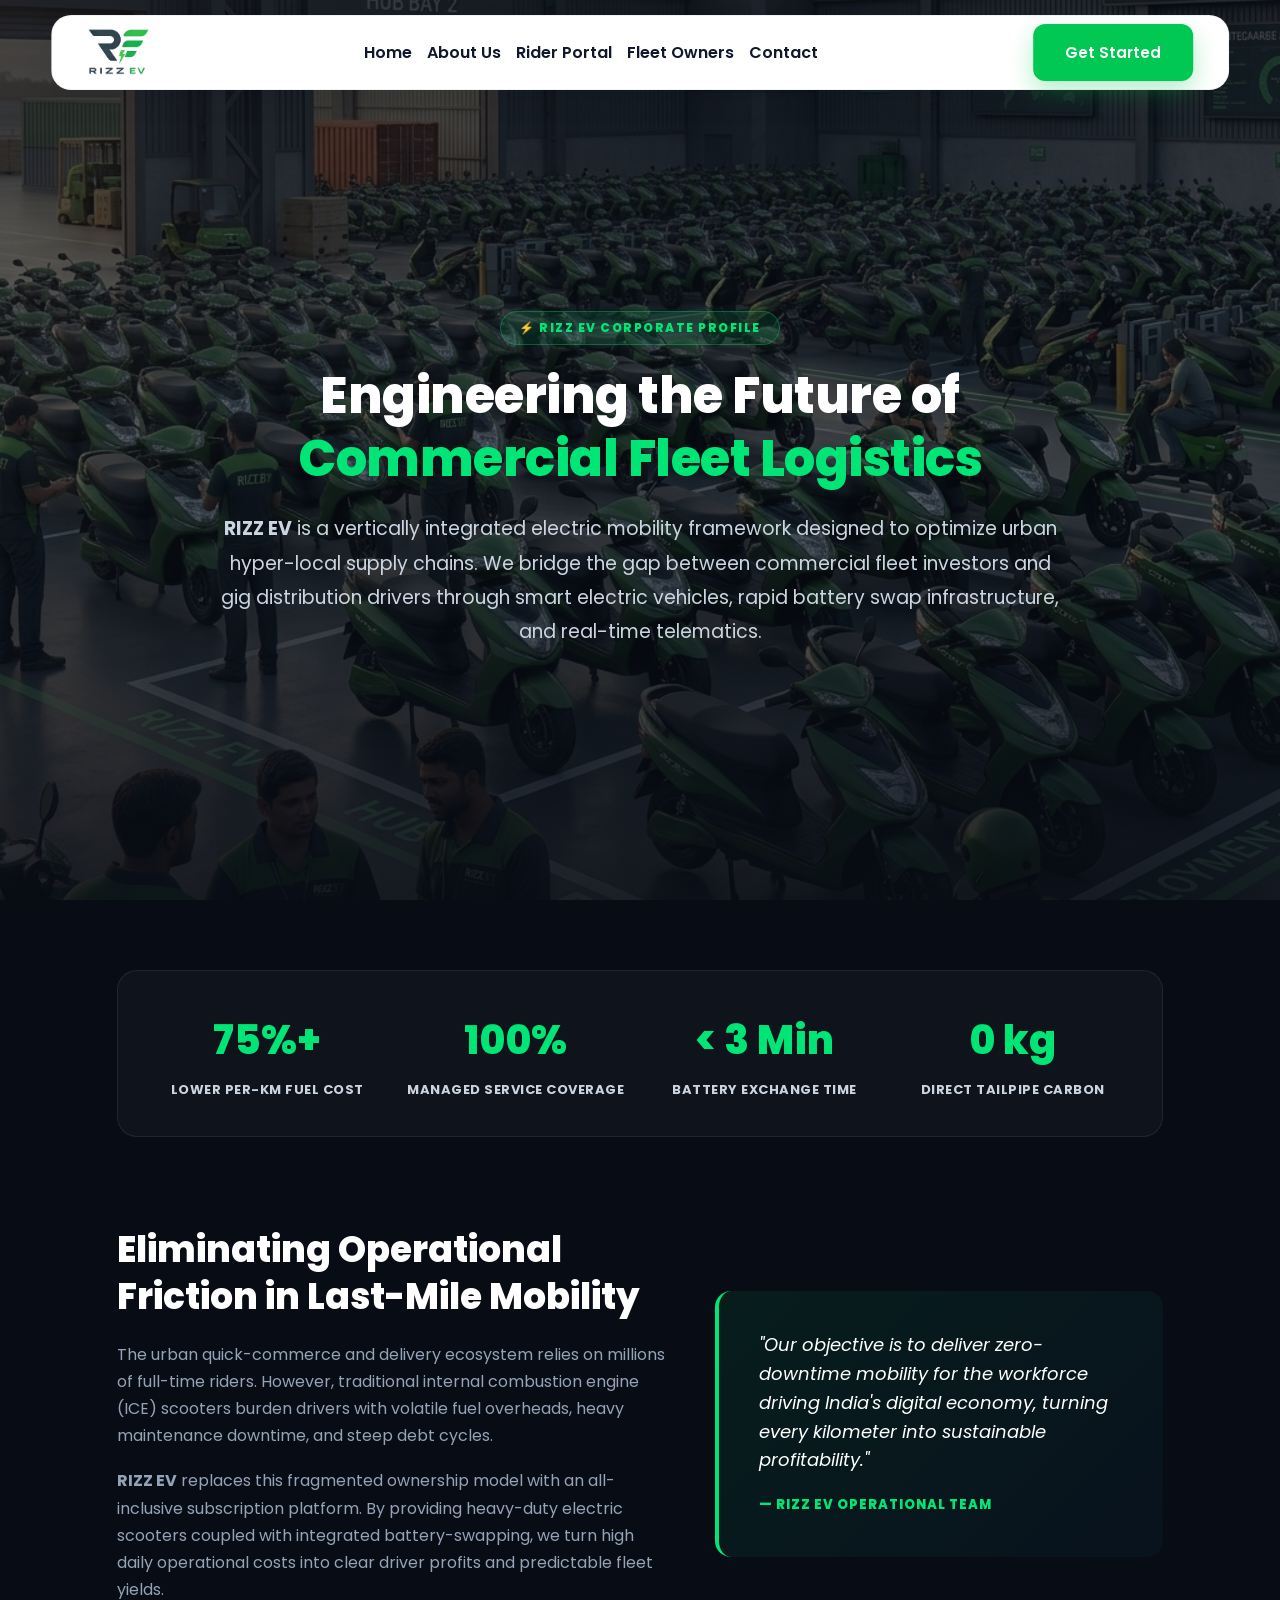
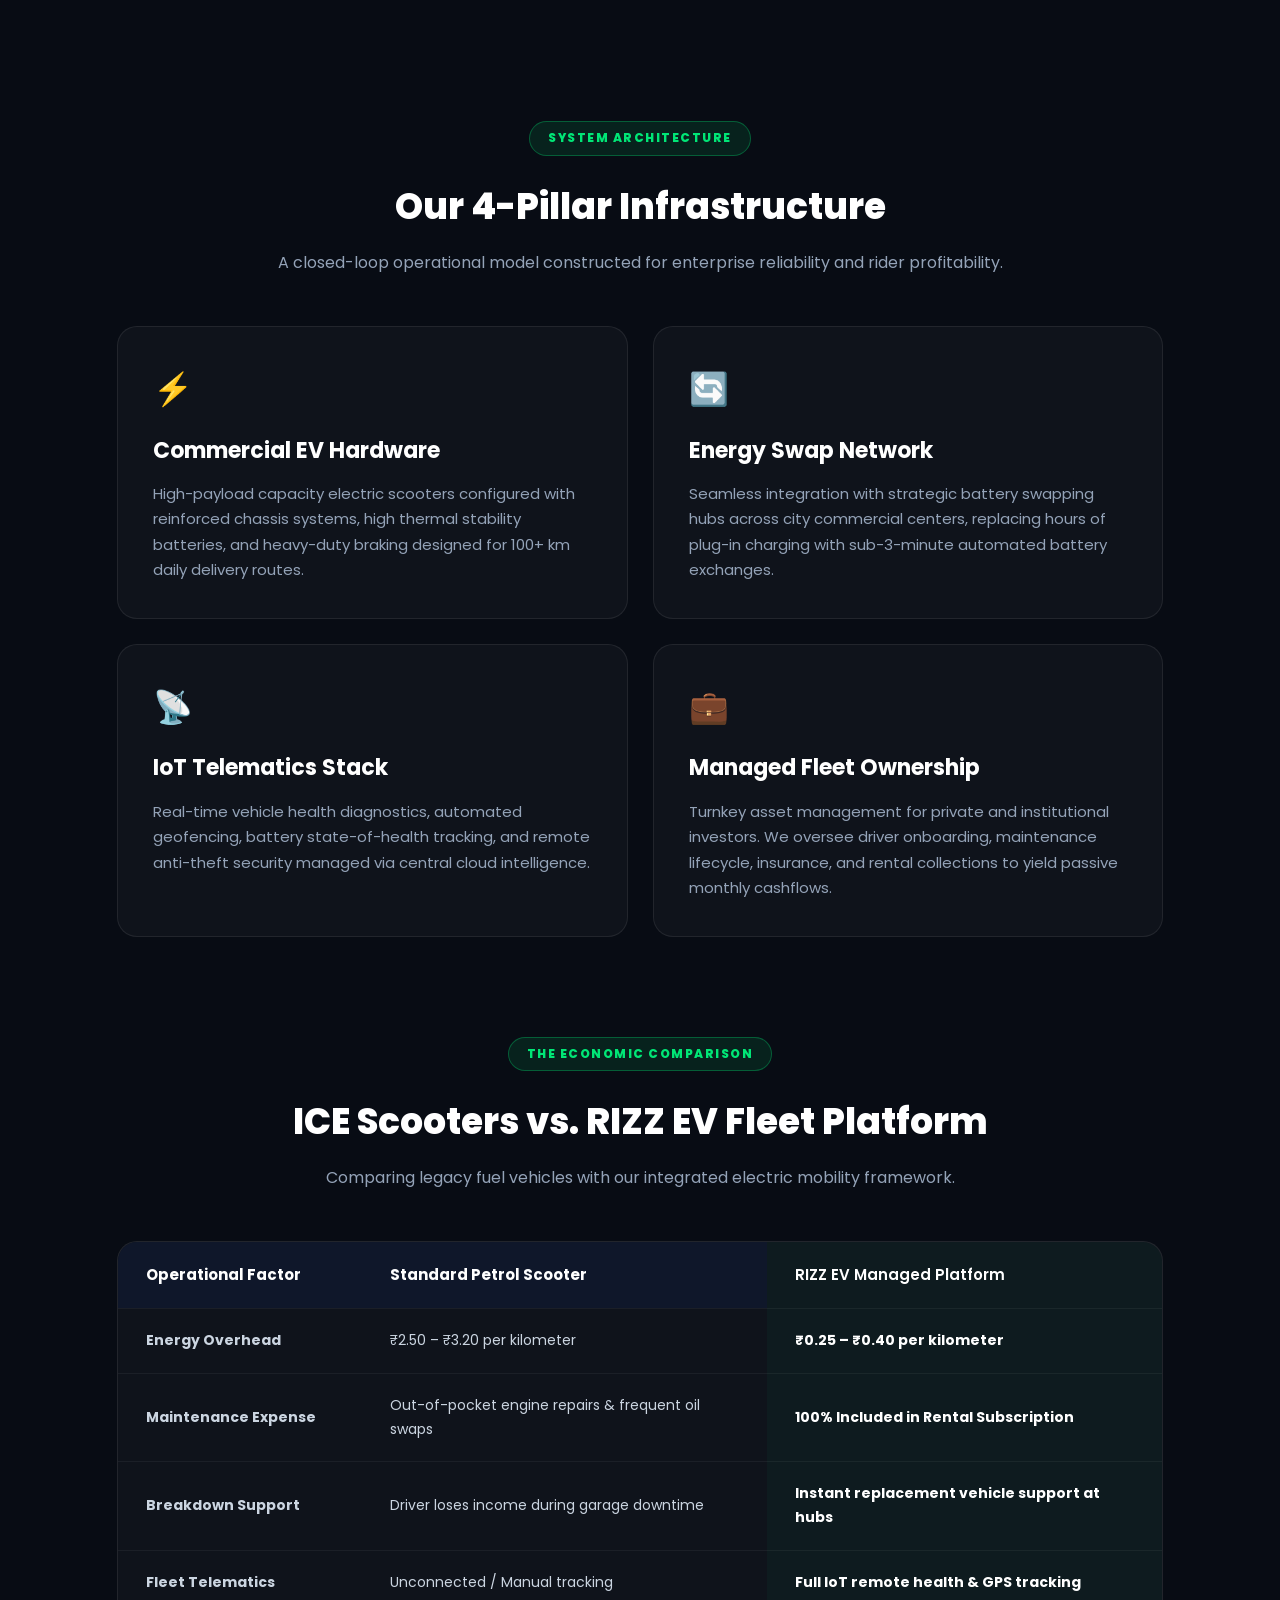
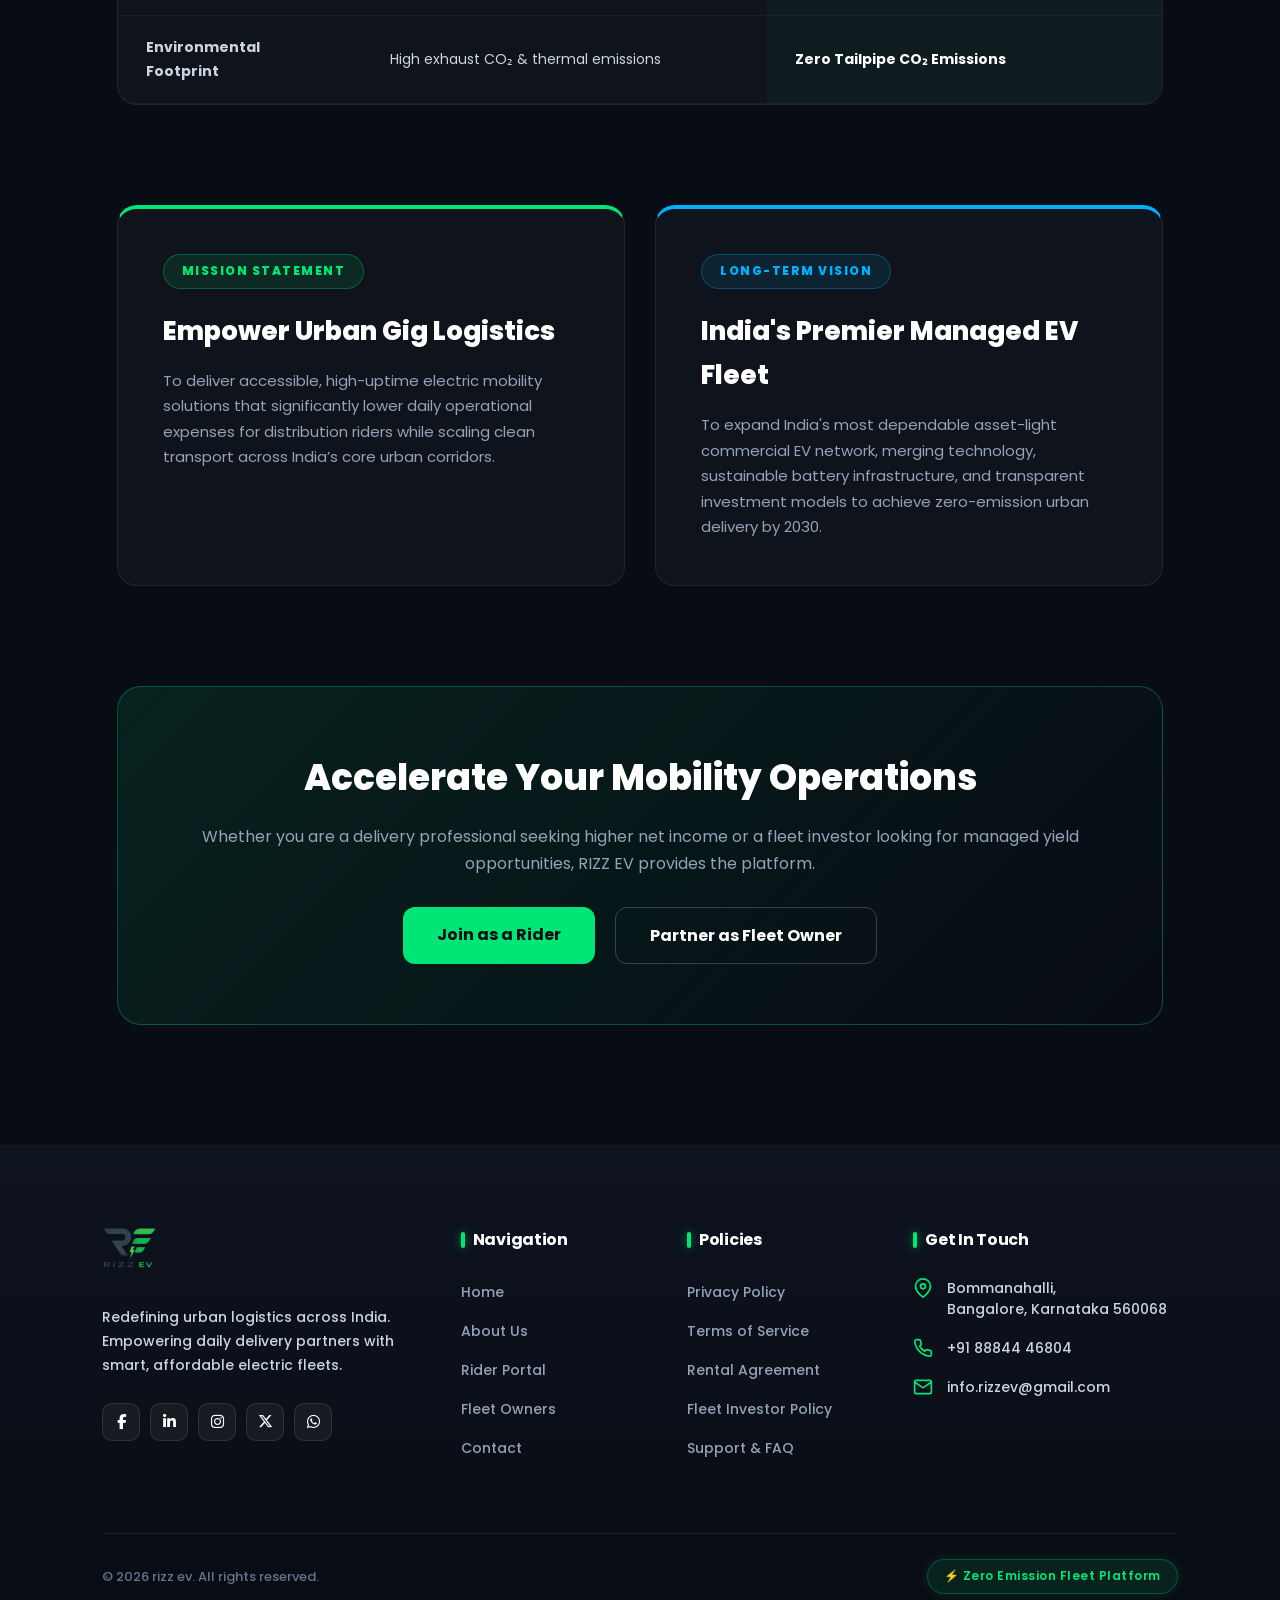
==== commit 739e1285: "Add files via upload" ====
--- a/about.html
+++ b/about.html
@@ -553,10 +553,7 @@
             .rizz-footer-wrapper { grid-template-columns: 1fr 1fr; gap: 40px; }
         }
 
-        @media (max-width: 768px) {
-            .navbar nav { display: none; }
-        }
-
+        
         @media (max-width: 600px) {
             .rizz-footer-wrapper { grid-template-columns: 1fr; }
             .rizz-footer-bottom { flex-direction: column; gap: 15px; text-align: center; }
@@ -633,36 +630,13 @@
 } 
  
 /* Base mobile styles for the links */
-@media (max-width: 768px) {
-     .navbar {
-    height: auto !important;
-    padding: 12px 18px !important;
-    flex-direction: row !important;
-    flex-wrap: wrap !important;
-    justify-content: space-between !important;
-    align-items: center !important;
-  }
-
-
-    /* Hide links by default on mobile */
-   nav ul,.nav-links {
-      display: none !important;
-    flex-direction: column !important;
-    width: 100% !important;
-    background: #ffffff;
-    position: absolute;
-    top: 100%;
-    left: 0;
-    padding: 20px 0;
-    box-shadow: 0 15px 30px rgba(0,0,0,0.1);
-    border-radius: 0 0 20px 20px;
-    list-style: none;
-    text-align: center;
-    z-index: 999;
-  }
+
+
+
+    
 
     /* Show links when JavaScript adds the 'active' class */
-    nav ul.active, .nav-links.active {
+    nav ul.active {
     display: flex !important;
 }
 
@@ -682,56 +656,32 @@
     font-weight: 600;
   }
 
-    @media (max-width: 768px) {
-   .hamburger-btn {
-    display: flex !important;
-    flex-direction: column;
-    justify-content: space-between;
-    width: 28px;
-    height: 20px;
-    background: transparent;
-    border: none;
-    cursor: pointer;
-    padding: 0;
-    z-index: 1000;
-  }
-
-  .hamburger-btn span {
-    display: block;
-    width: 100%;
-    height: 3px;
-    background-color: #00c853;
-    border-radius: 2px;
-    transition: all 0.3s ease;
-  }
-}
-
-
-/* Ensure links are always visible on desktop screens */
-@media (min-width: 769px) {
-    .nav-links {
-        display: flex !important;
-        flex-direction: row;
-        gap: 20px;
-        list-style: none;
-    }
+   
+
+
     
     .hamburger-btn {
     display: none !important;
   }
-}
-}
+
+
+
 
 @media (max-width: 768px) {
     .navbar {
+        position: relative !important;
         display: flex !important;
         justify-content: space-between !important;
         align-items: center !important;
-        position: relative !important;
         padding: 12px 18px !important;
     }
 
-    /* FORCE the hamburger button to be visible */
+    /* Make sure the nav wrapper stays visible */
+    .navbar nav {
+        display: block !important;
+    }
+
+    /* Hamburger Button */
     .hamburger-btn {
         display: flex !important;
         flex-direction: column !important;
@@ -742,7 +692,7 @@
         border: none !important;
         cursor: pointer !important;
         padding: 0 !important;
-        z-index: 1000 !important;
+        z-index: 1001 !important;
     }
 
     .hamburger-btn span {
@@ -753,7 +703,7 @@
         border-radius: 2px !important;
     }
 
-    /* Hide nav links by default, show when .active is added */
+    /* Mobile Dropdown Menu (Hidden by default) */
     .nav-links {
         display: none !important;
         flex-direction: column !important;
@@ -761,32 +711,36 @@
         top: 100% !important;
         left: 0 !important;
         width: 100% !important;
-        background-color: #ffffff !important;
-        box-shadow: 0 15px 30px rgba(0,0,0,0.2) !important;
+        background: #0d131f !important;
         padding: 20px 0 !important;
+        box-shadow: 0 15px 30px rgba(0,0,0,0.5) !important;
+        border-radius: 0 0 16px 16px !important;
         list-style: none !important;
         text-align: center !important;
-        z-index: 999 !important;
-    }
-
+        z-index: 1000 !important;
+    }
+
+    /* Show dropdown menu on click */
     .nav-links.active {
         display: flex !important;
     }
 
     .nav-links li {
-        margin: 10px 0 !important;
+        margin: 12px 0 !important;
     }
 
     .nav-links li a {
         font-size: 16px !important;
-        color: #0f172a !important;
+        color: #ffffff !important;
         font-weight: 600 !important;
+        text-decoration: none !important;
     }
 
     .nav-right {
         display: none !important;
     }
 }
+
 
     </style>
 </head>
@@ -794,11 +748,18 @@
 
     <!-- NAVBAR -->
 <header class="navbar">
-    <a href="#" class="logo">
+    <a href="index.html#home" class="logo">
         <img src="images/logo.png" alt="RIZZ EV Logo">
     </a>
 
     <nav>
+        <!-- Mobile Menu Toggle Button -->
+        <button class="hamburger-btn" id="hamburgerBtn" aria-label="Toggle navigation">
+            <span></span>
+            <span></span>
+            <span></span>
+        </button>
+
         <ul class="nav-links" id="navMenu">
             <li><a href="index.html#home">Home</a></li>
             <li><a href="about.html">About Us</a></li>
@@ -807,13 +768,6 @@
             <li><a href="contact.html">Contact</a></li>
         </ul>
     </nav>
-    
-    <!-- Mobile Menu Toggle Button (Direct child of navbar) -->
-    <button class="hamburger-btn" id="hamburgerBtn" aria-label="Toggle navigation">
-        <span></span>
-        <span></span>
-        <span></span>
-    </button>
 
     <div class="nav-right">
         <a href="index.html#apply" class="btn-primary">Get Started</a>
@@ -1080,19 +1034,19 @@
 
   </script>
 
-        <!-- Embedded Hamburger Menu Script -->
-   <script>
-      document.addEventListener("DOMContentLoaded", function () {
-        const hamburgerBtn = document.getElementById("hamburgerBtn");
-        const navMenu = document.querySelector(".nav-links") || document.querySelector(".nav-menu") || document.querySelector("nav ul");
-
-        if (hamburgerBtn && navMenu) {
-          hamburgerBtn.addEventListener("click", function () {
+<script>
+document.addEventListener("DOMContentLoaded", function () {
+    const hamburgerBtn = document.getElementById("hamburgerBtn");
+    const navMenu = document.getElementById("navMenu");
+
+    if (hamburgerBtn && navMenu) {
+        hamburgerBtn.addEventListener("click", function (e) {
+            e.stopPropagation();
             navMenu.classList.toggle("active");
-          });
-        }
-      });
-    </script>
+        });
+    }
+});
+</script>
 
 
 </body>
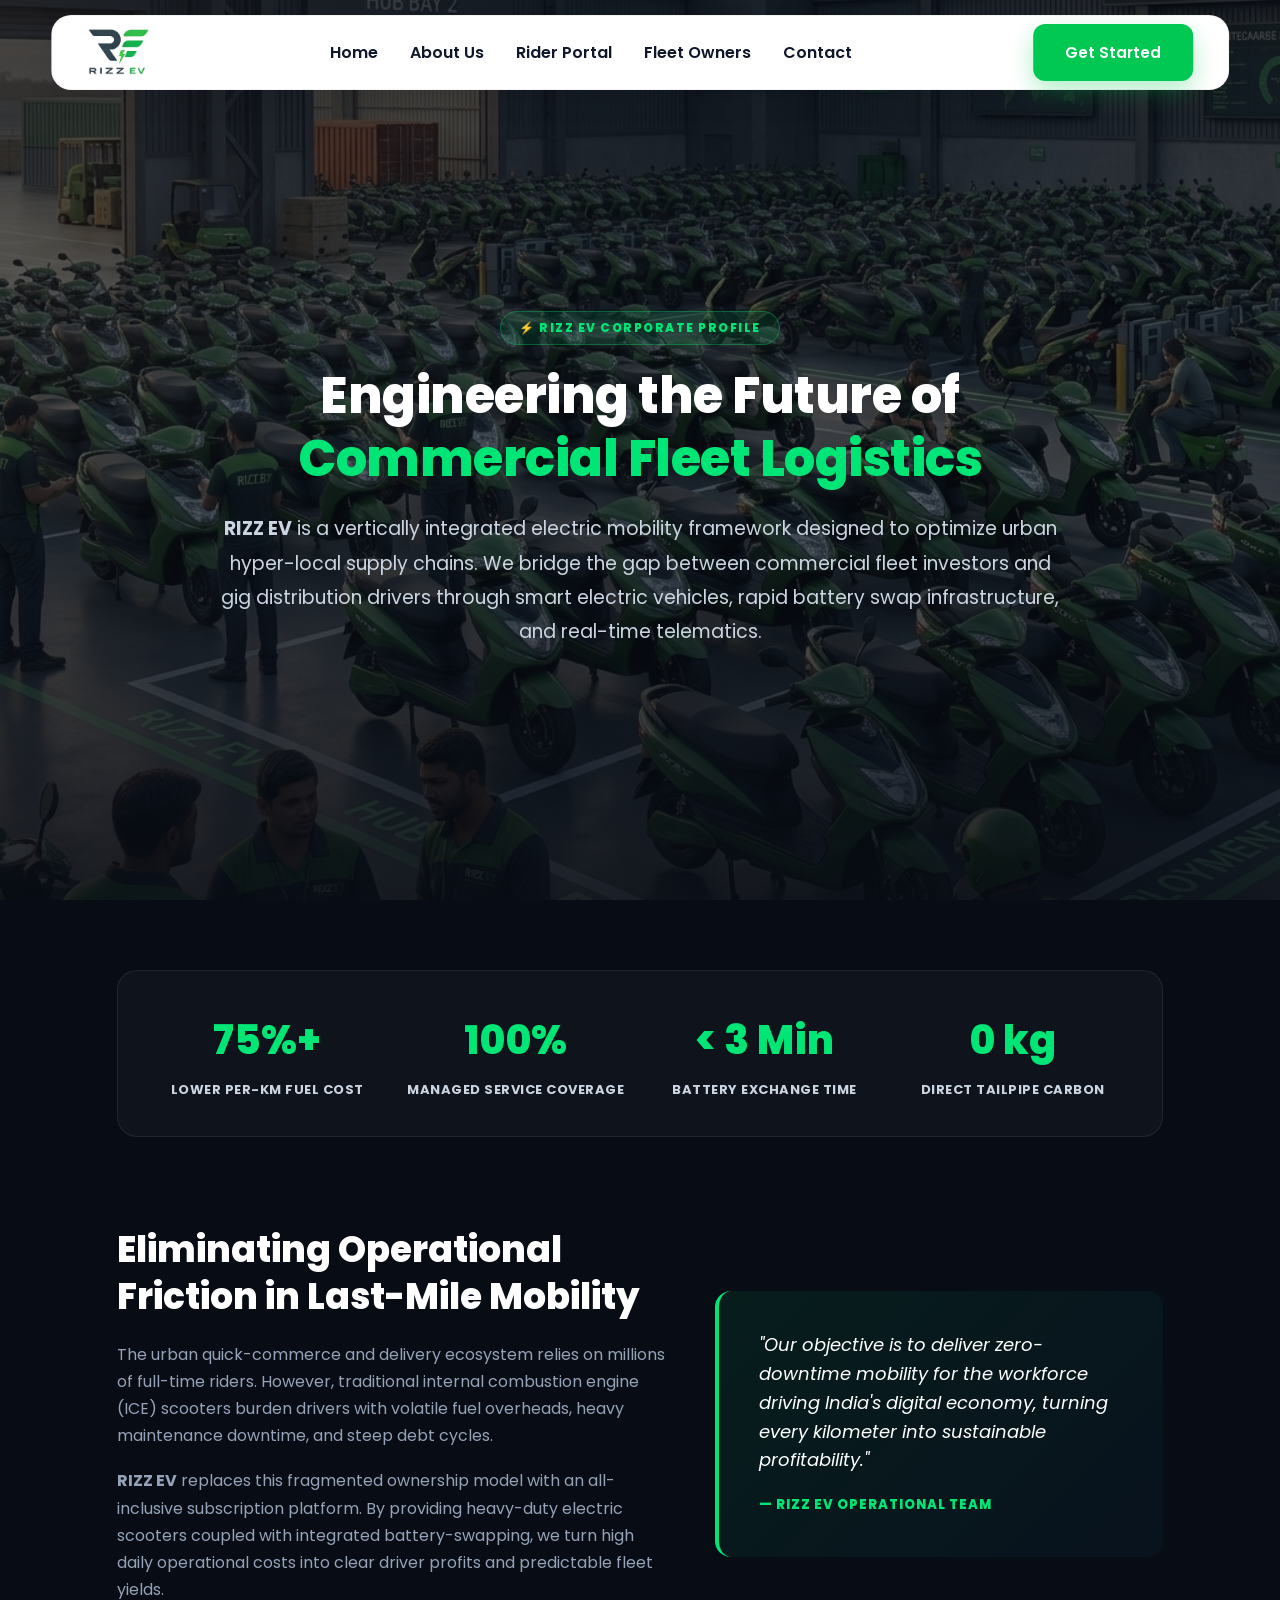
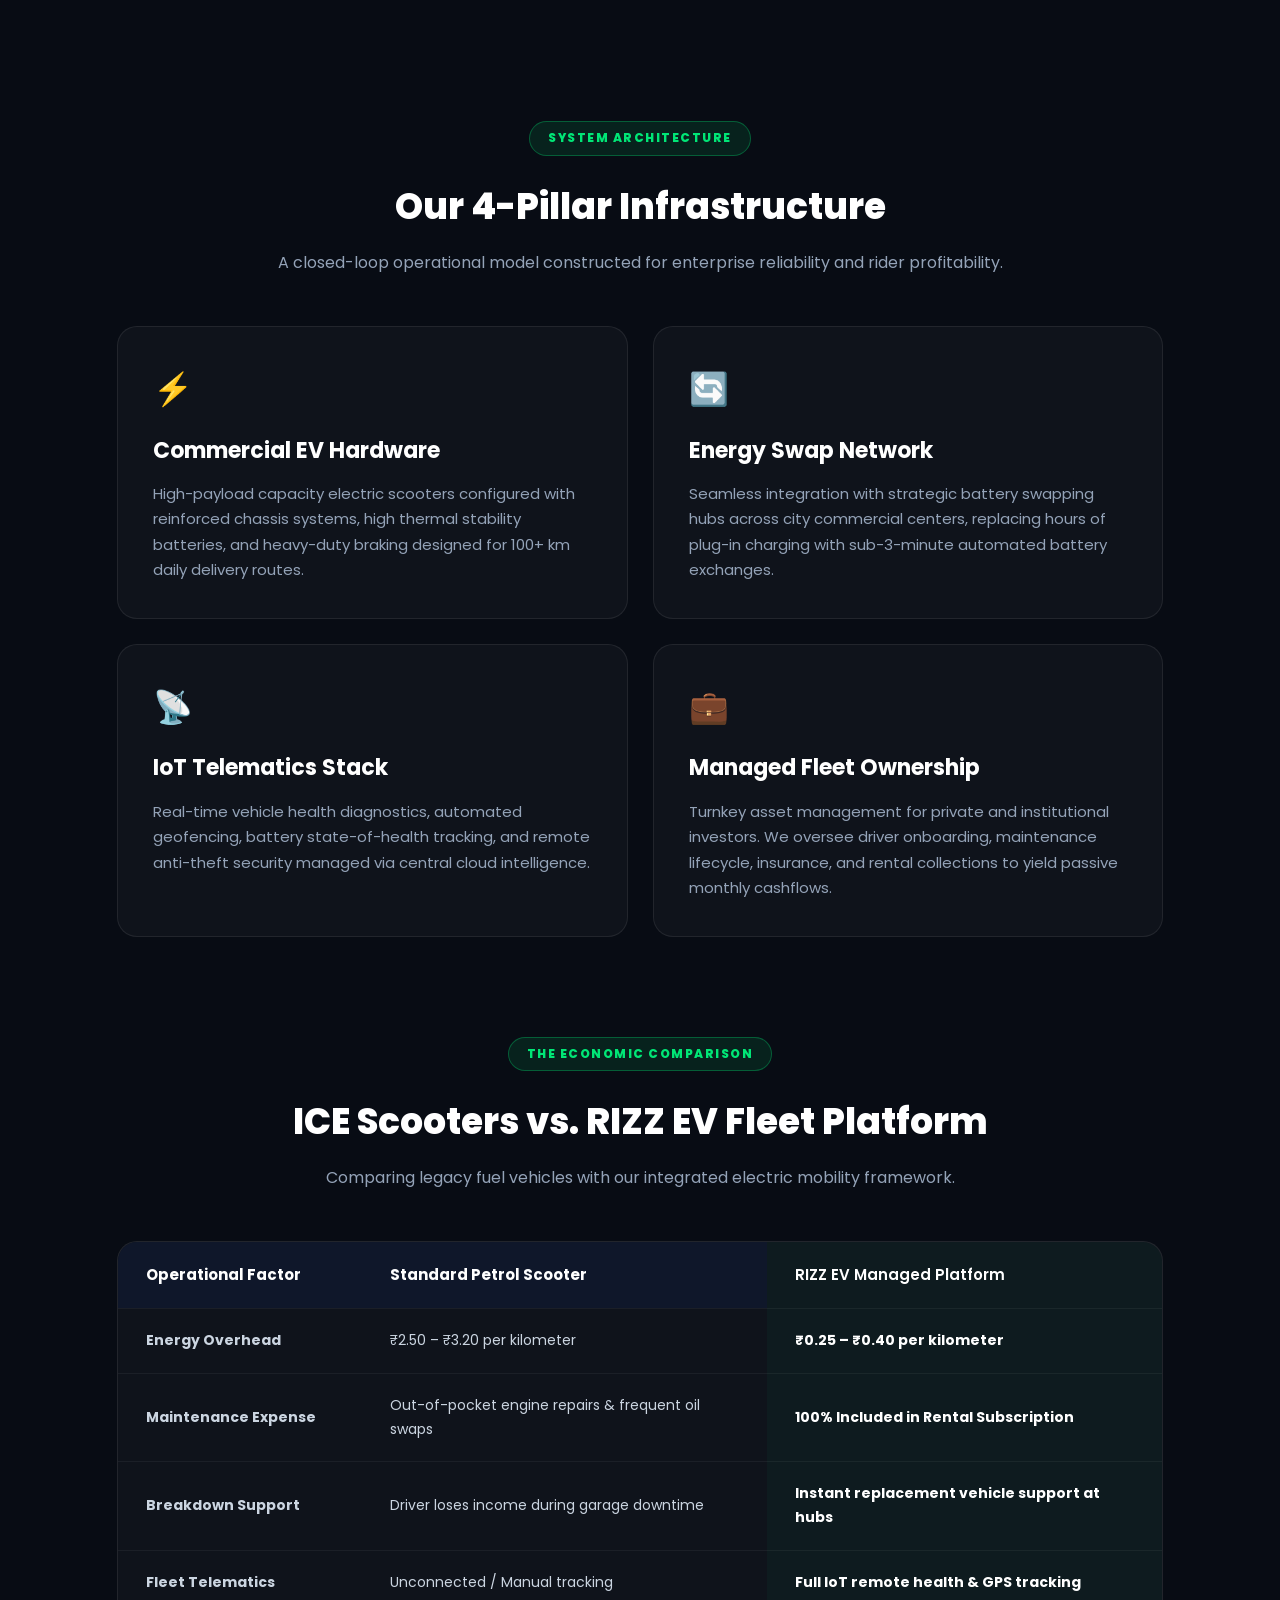
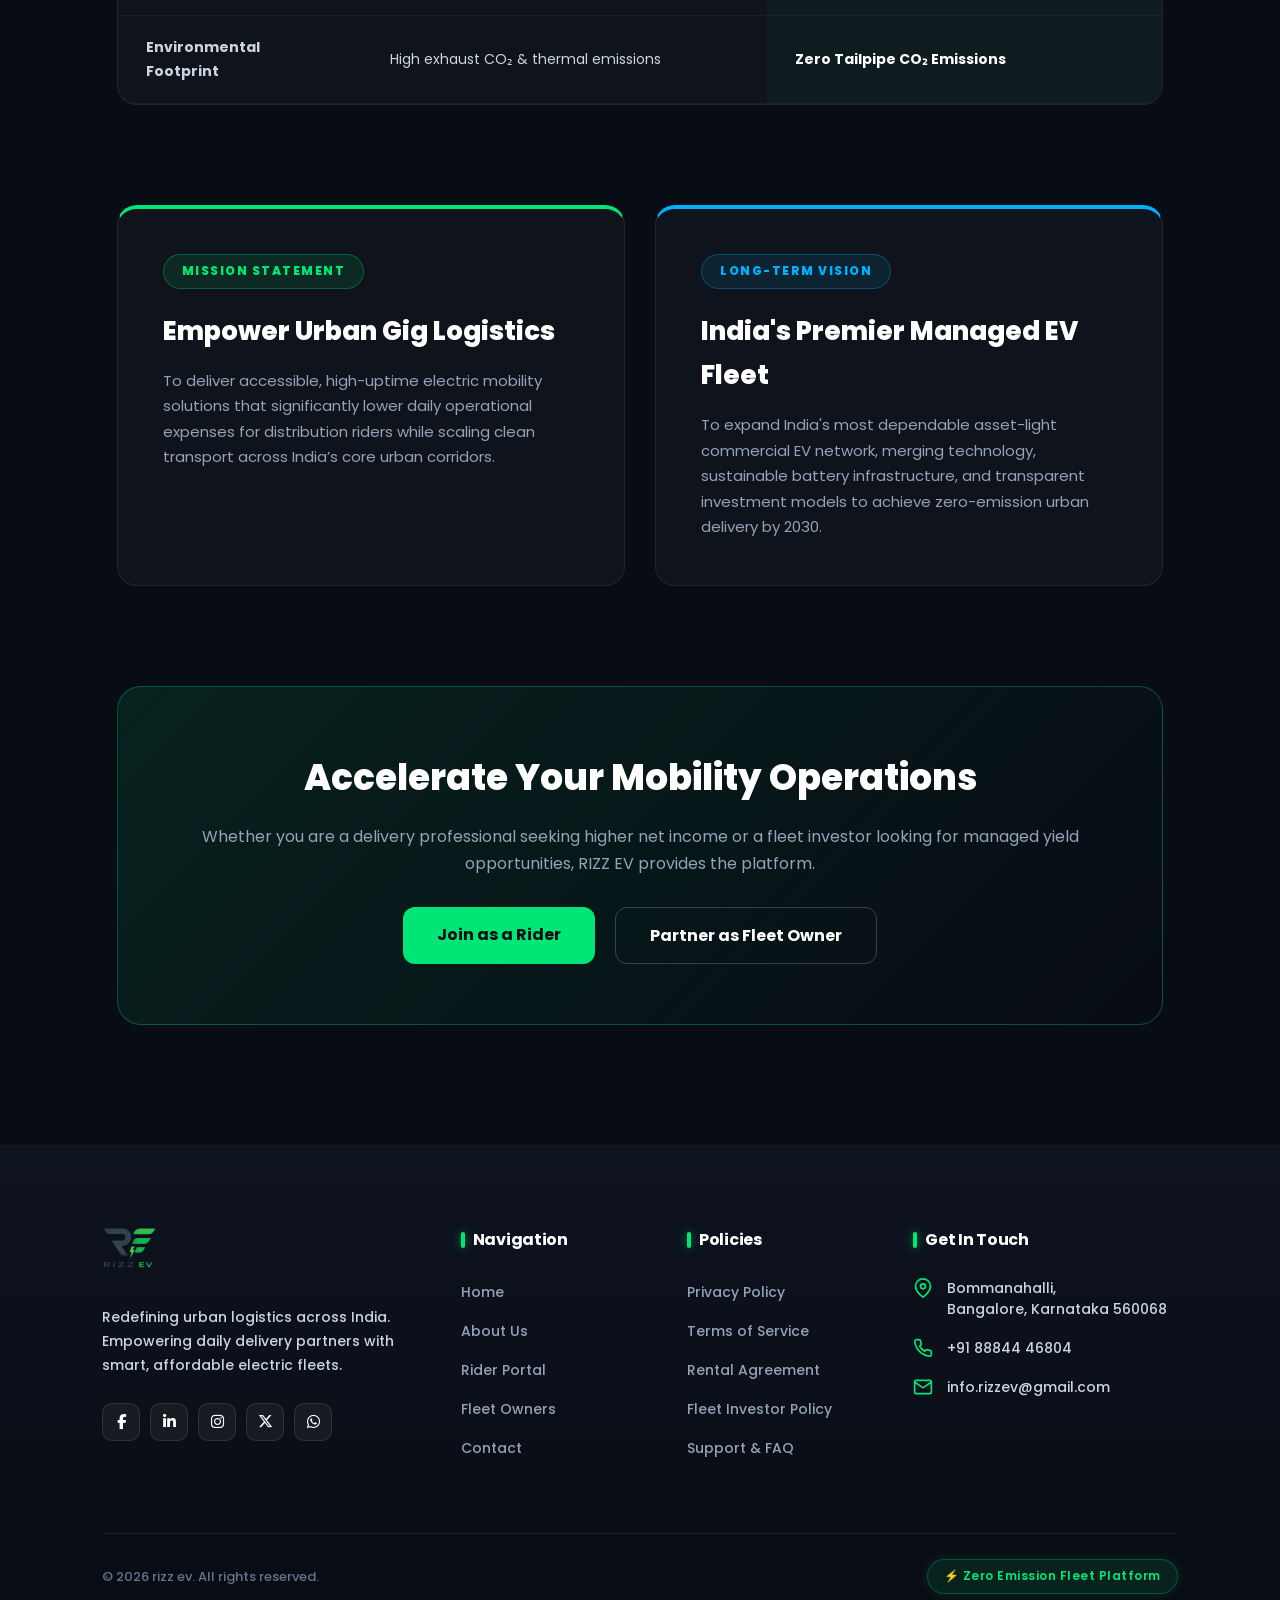
==== commit 7a47c4bb: "Add files via upload" ====
--- a/about.html
+++ b/about.html
@@ -636,21 +636,15 @@
     
 
     /* Show links when JavaScript adds the 'active' class */
-    nav ul.active {
-    display: flex !important;
-}
-
-   nav ul {
-        gap: 15px;
-        flex-wrap: wrap;
-        justify-content: center;
-    }
-
-     nav ul li {
+   
+
+   
+
+      nav ul li {
     margin: 10px 0;
   }
 
-    nav ul li a {
+     nav ul li a {
     font-size: 16px !important;
     color: #0f172a !important;
     font-weight: 600;
@@ -660,21 +654,20 @@
 
 
     
-    .hamburger-btn {
-    display: none !important;
+   
+
+
+
+
+@media (max-width: 768px) {
+     .navbar {
+    height: auto !important;
+    padding: 12px 18px !important;
+    flex-direction: row !important;
+    flex-wrap: wrap !important;
+    justify-content: space-between !important;
+    align-items: center !important;
   }
-
-
-
-
-@media (max-width: 768px) {
-    .navbar {
-        position: relative !important;
-        display: flex !important;
-        justify-content: space-between !important;
-        align-items: center !important;
-        padding: 12px 18px !important;
-    }
 
     /* Make sure the nav wrapper stays visible */
     .navbar nav {
@@ -683,62 +676,55 @@
 
     /* Hamburger Button */
     .hamburger-btn {
-        display: flex !important;
-        flex-direction: column !important;
-        justify-content: space-between !important;
-        width: 28px !important;
-        height: 20px !important;
-        background: transparent !important;
-        border: none !important;
-        cursor: pointer !important;
-        padding: 0 !important;
-        z-index: 1001 !important;
-    }
-
-    .hamburger-btn span {
-        display: block !important;
-        width: 100% !important;
-        height: 3px !important;
-        background-color: #00c853 !important;
-        border-radius: 2px !important;
-    }
+    display: flex !important;
+    flex-direction: column;
+    justify-content: space-between;
+    width: 28px;
+    height: 20px;
+    background: transparent;
+    border: none;
+    cursor: pointer;
+    padding: 0;
+    z-index: 1000;
+  }
+
+.hamburger-btn span {
+    display: block;
+    width: 100%;
+    height: 3px;
+    background-color: #00c853;
+    border-radius: 2px;
+    transition: all 0.3s ease;
+  }
+    
 
     /* Mobile Dropdown Menu (Hidden by default) */
-    .nav-links {
-        display: none !important;
-        flex-direction: column !important;
-        position: absolute !important;
-        top: 100% !important;
-        left: 0 !important;
-        width: 100% !important;
-        background: #0d131f !important;
-        padding: 20px 0 !important;
-        box-shadow: 0 15px 30px rgba(0,0,0,0.5) !important;
-        border-radius: 0 0 16px 16px !important;
-        list-style: none !important;
-        text-align: center !important;
-        z-index: 1000 !important;
-    }
+    nav ul, .nav-links {
+    display: none !important;
+    flex-direction: column !important;
+    width: 100% !important;
+    background: #ffffff;
+    position: absolute;
+    top: 100%;
+    left: 0;
+    padding: 20px 0;
+    box-shadow: 0 15px 30px rgba(0,0,0,0.1);
+    border-radius: 0 0 20px 20px;
+    list-style: none;
+    text-align: center;
+    z-index: 999;
+  }
 
     /* Show dropdown menu on click */
     .nav-links.active {
         display: flex !important;
     }
 
-    .nav-links li {
-        margin: 12px 0 !important;
-    }
-
-    .nav-links li a {
-        font-size: 16px !important;
-        color: #ffffff !important;
-        font-weight: 600 !important;
-        text-decoration: none !important;
-    }
+    
 
     .nav-right {
-        display: none !important;
-    }
+    display: none; 
+  }
 }
 
 
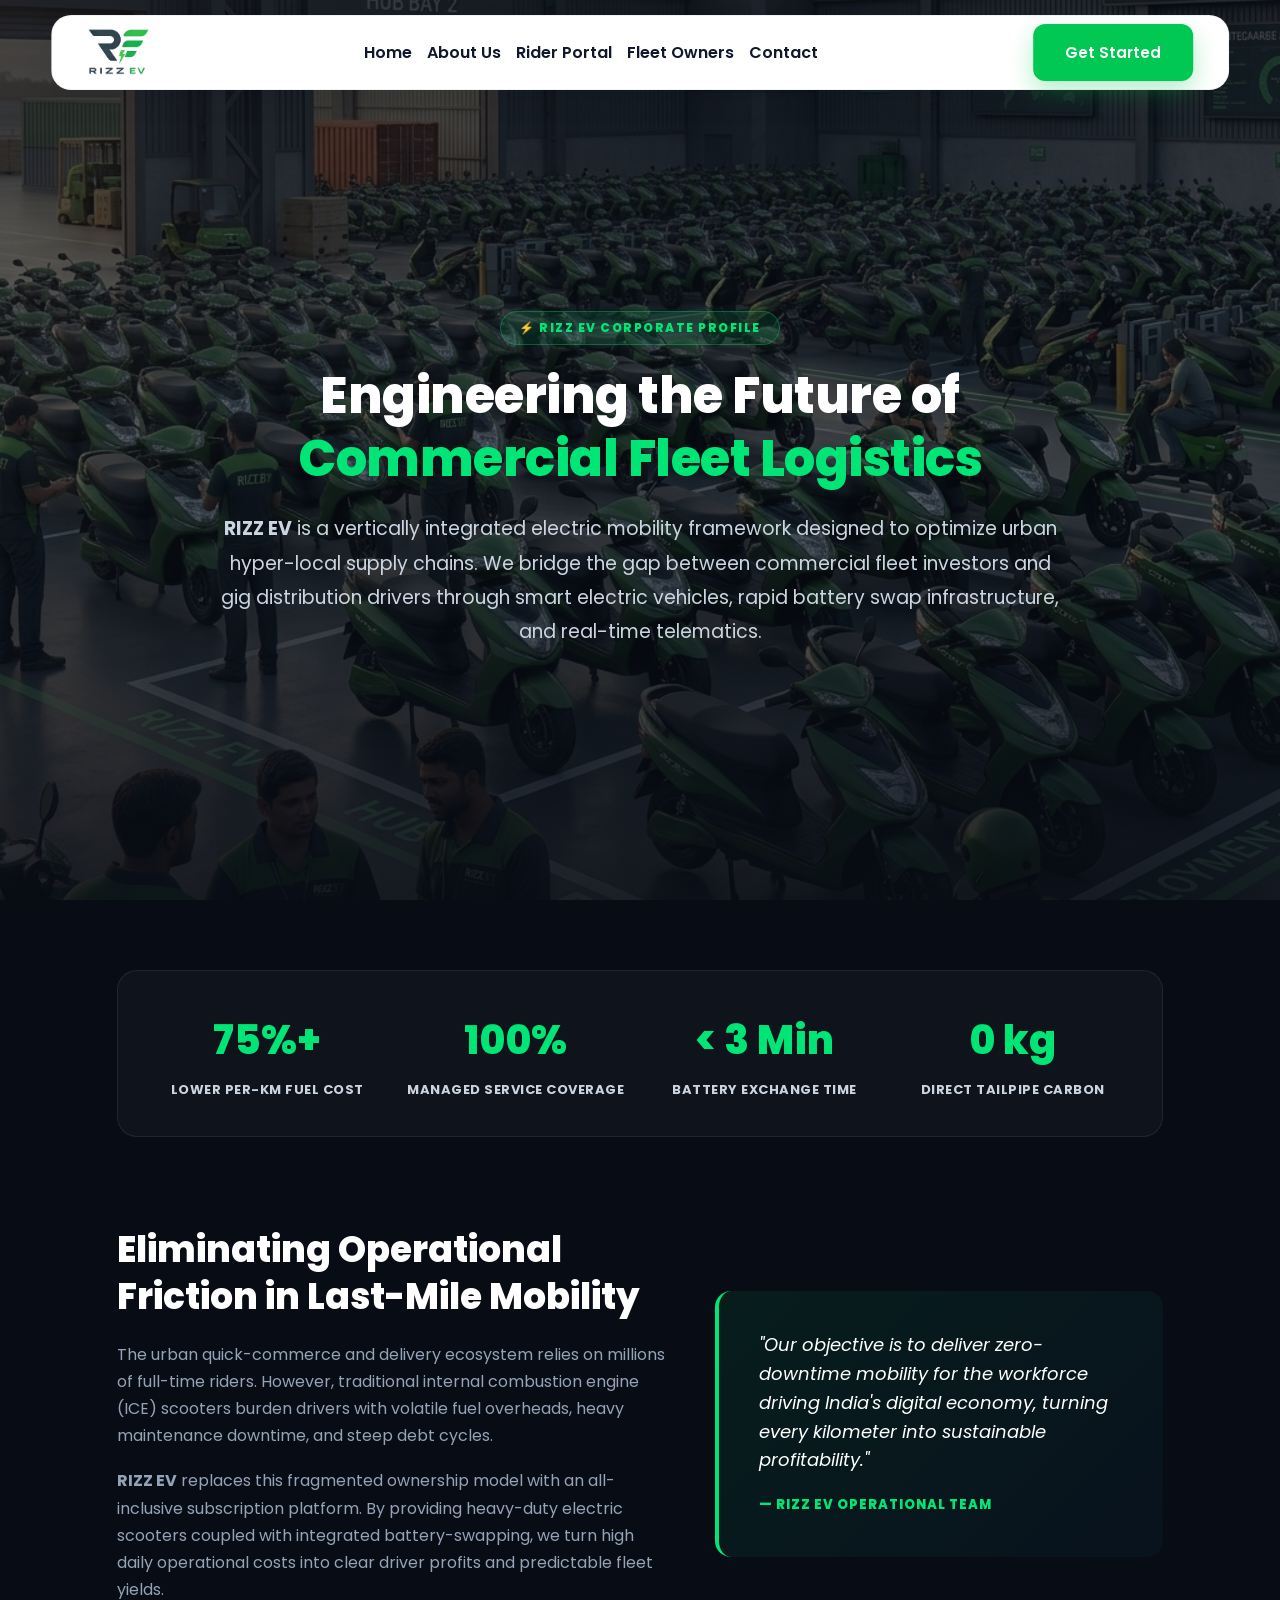
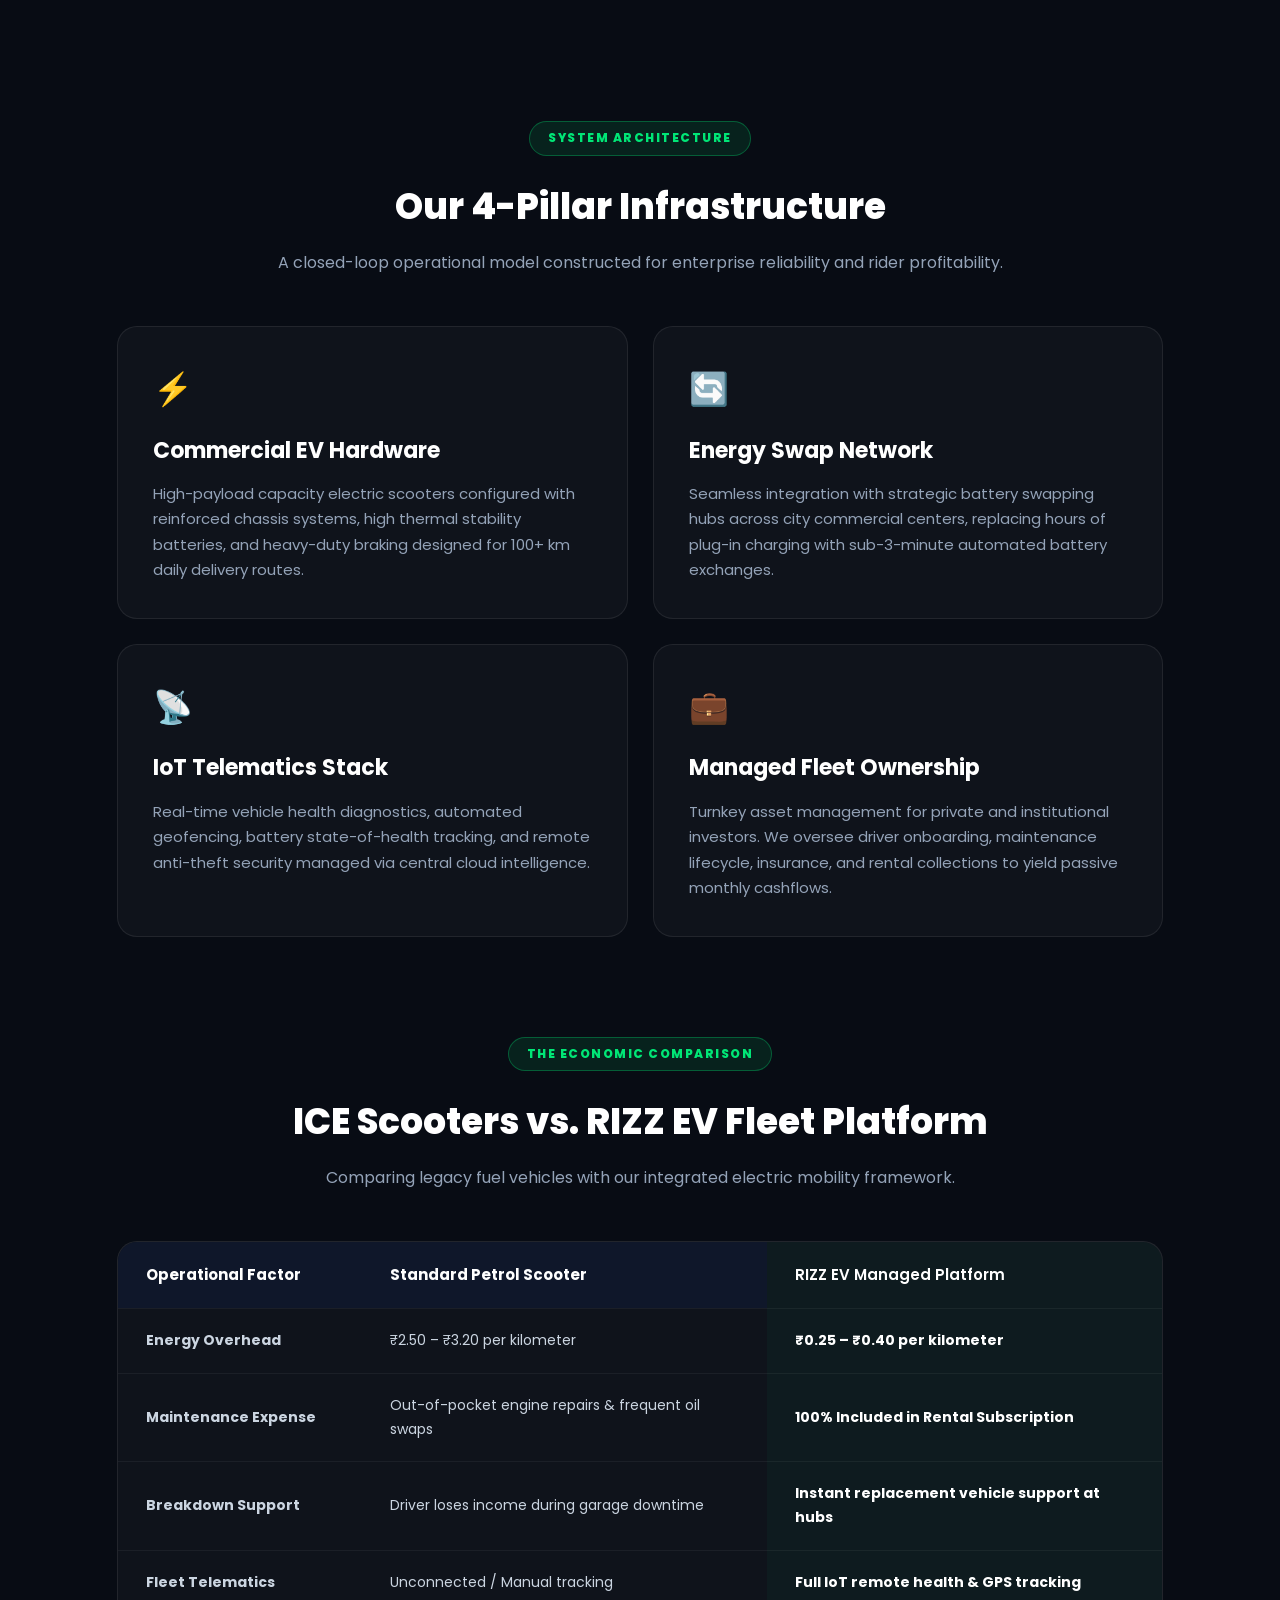
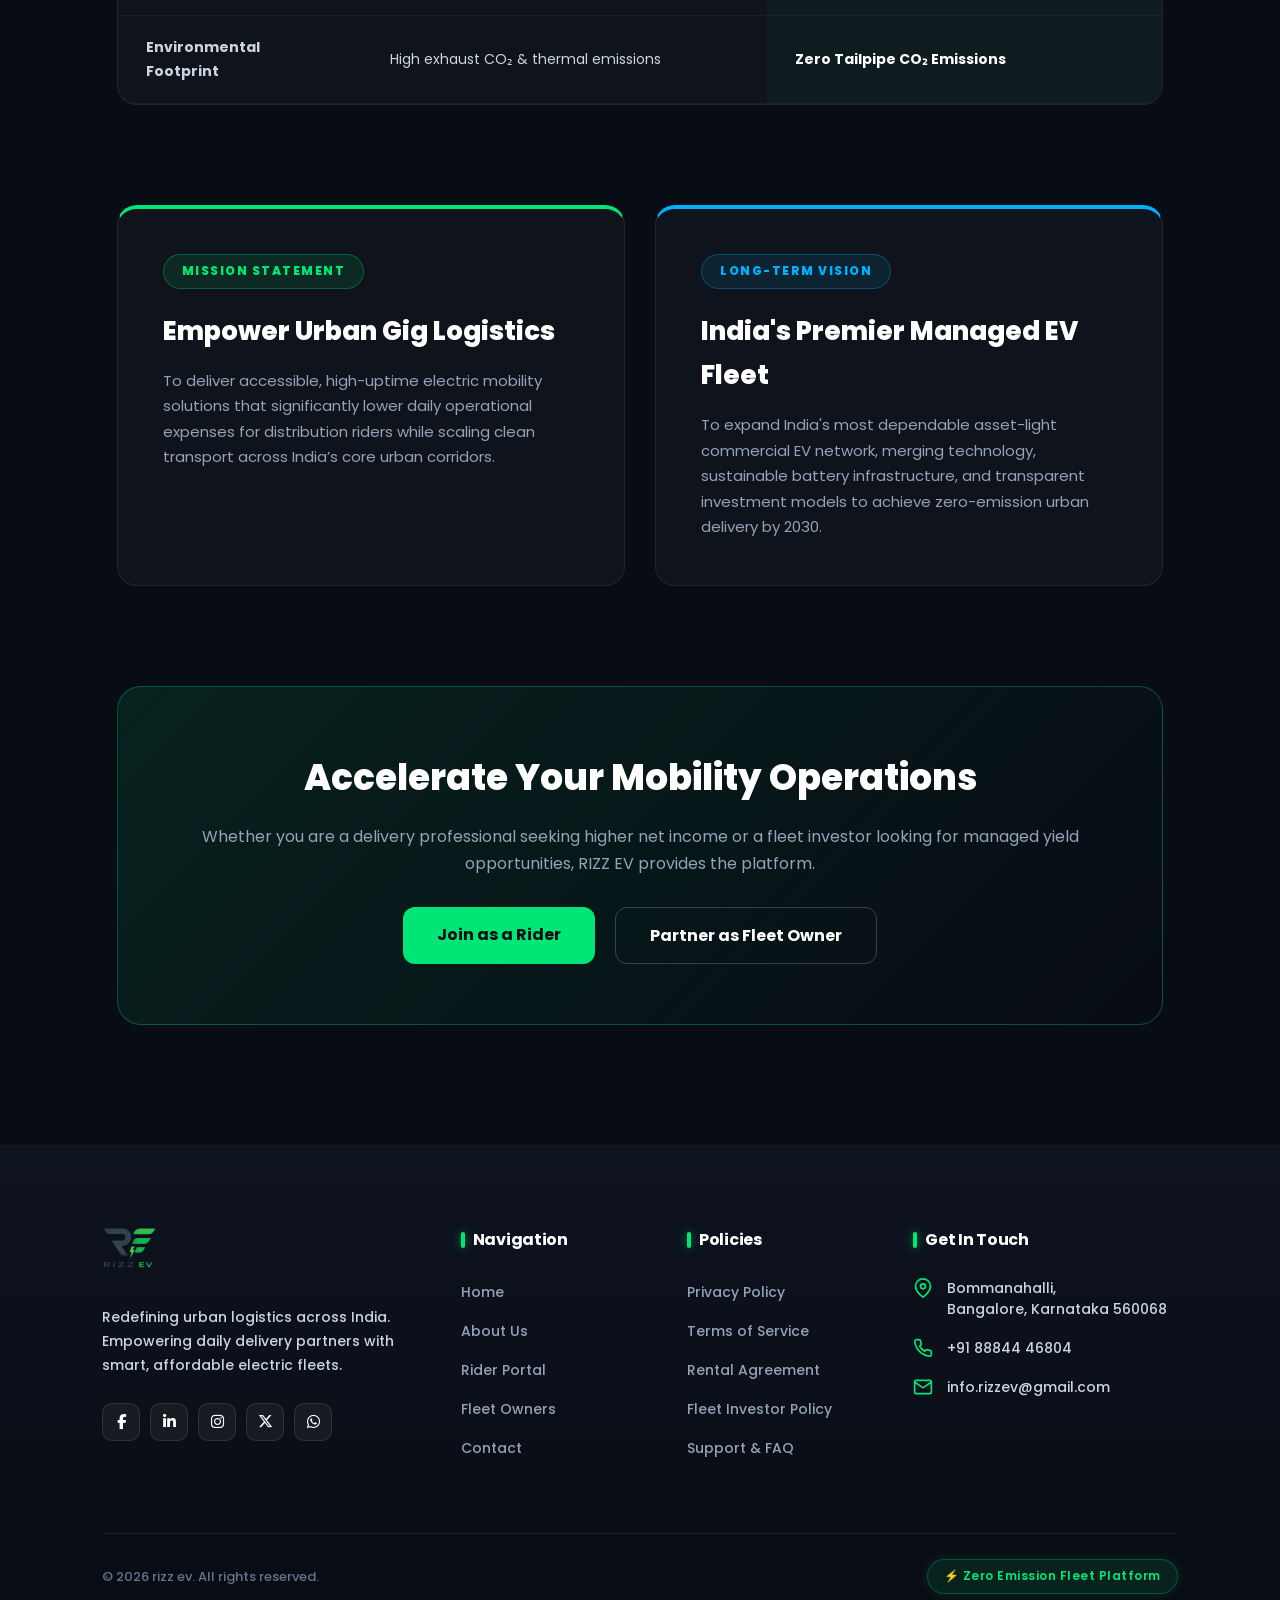
==== commit dc8a6c0c: "Add files via upload" ====
--- a/about.html
+++ b/about.html
@@ -637,7 +637,11 @@
 
     /* Show links when JavaScript adds the 'active' class */
    
-
+ nav ul {
+        gap: 15px;
+        flex-wrap: wrap;
+        justify-content: center;
+    }
    
 
       nav ul li {
@@ -651,12 +655,6 @@
   }
 
    
-
-
-    
-   
-
-
 
 
 @media (max-width: 768px) {
@@ -719,8 +717,6 @@
     .nav-links.active {
         display: flex !important;
     }
-
-    
 
     .nav-right {
     display: none; 
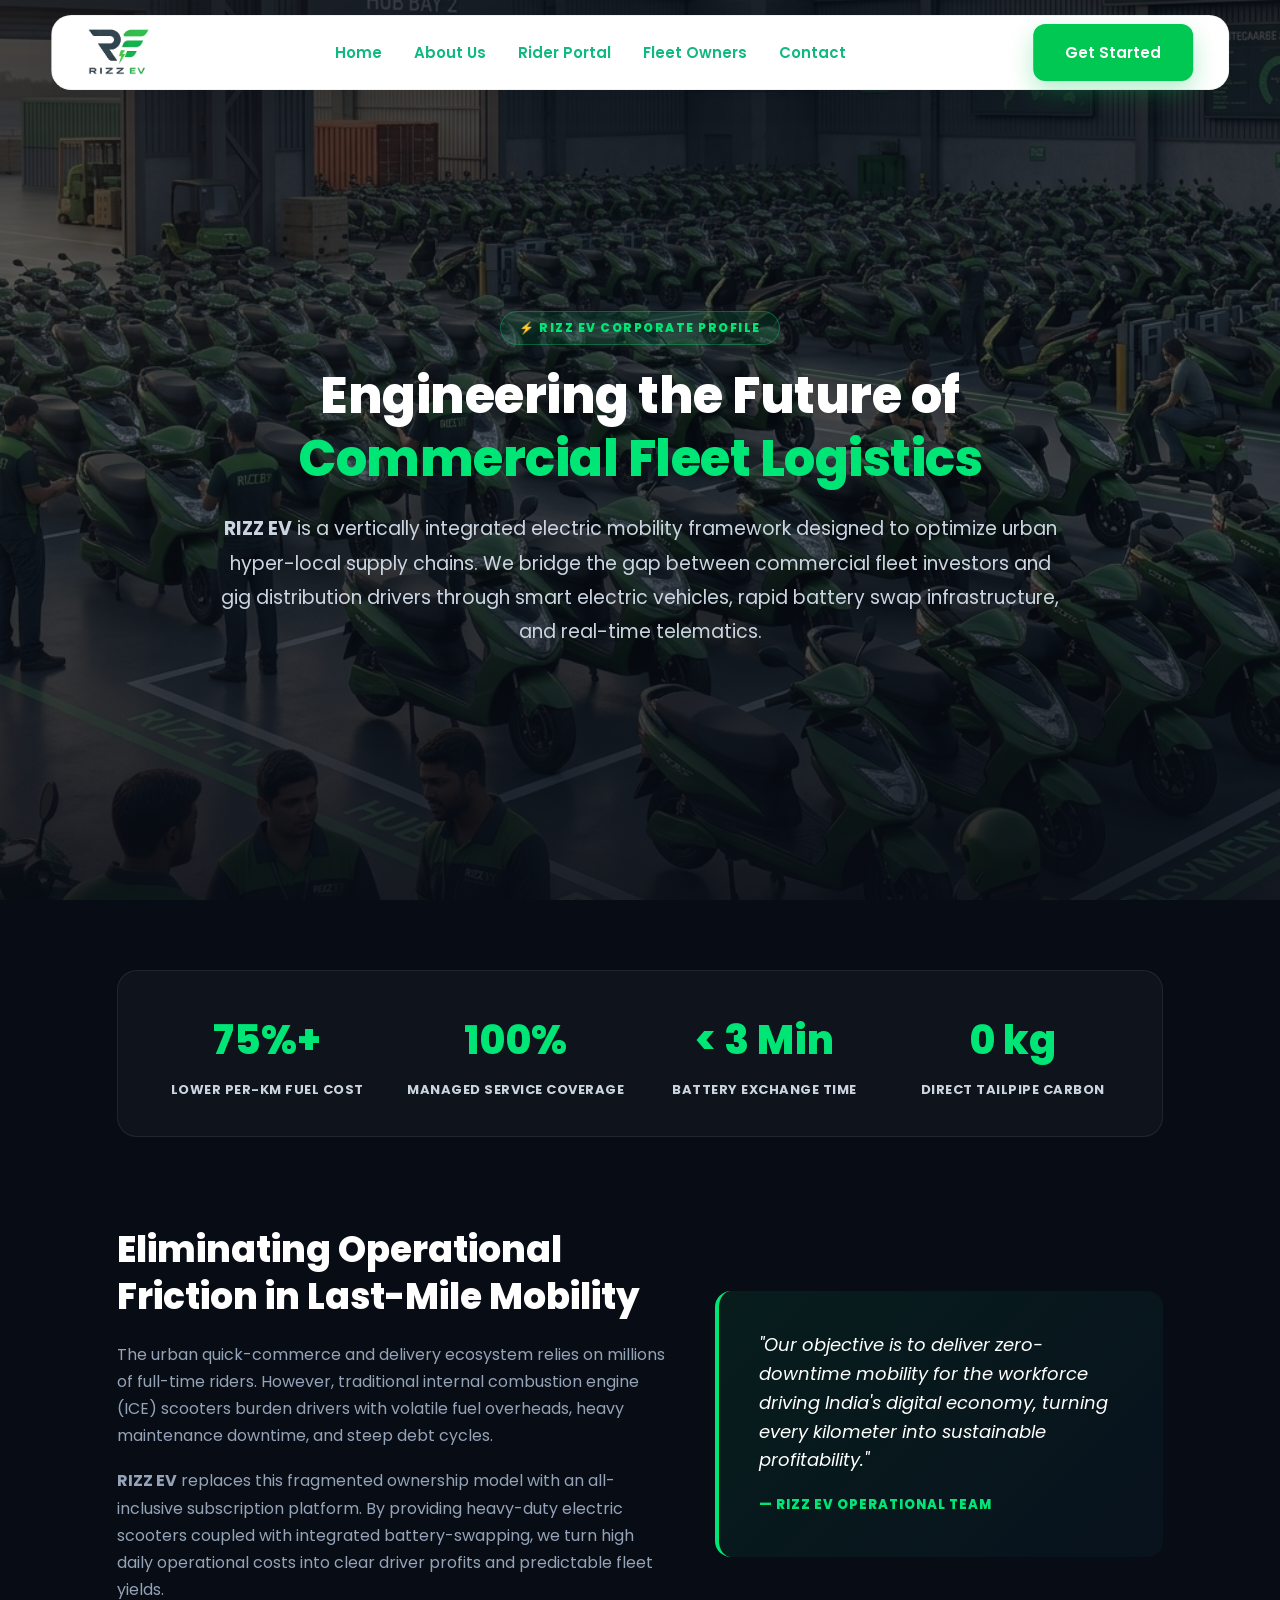
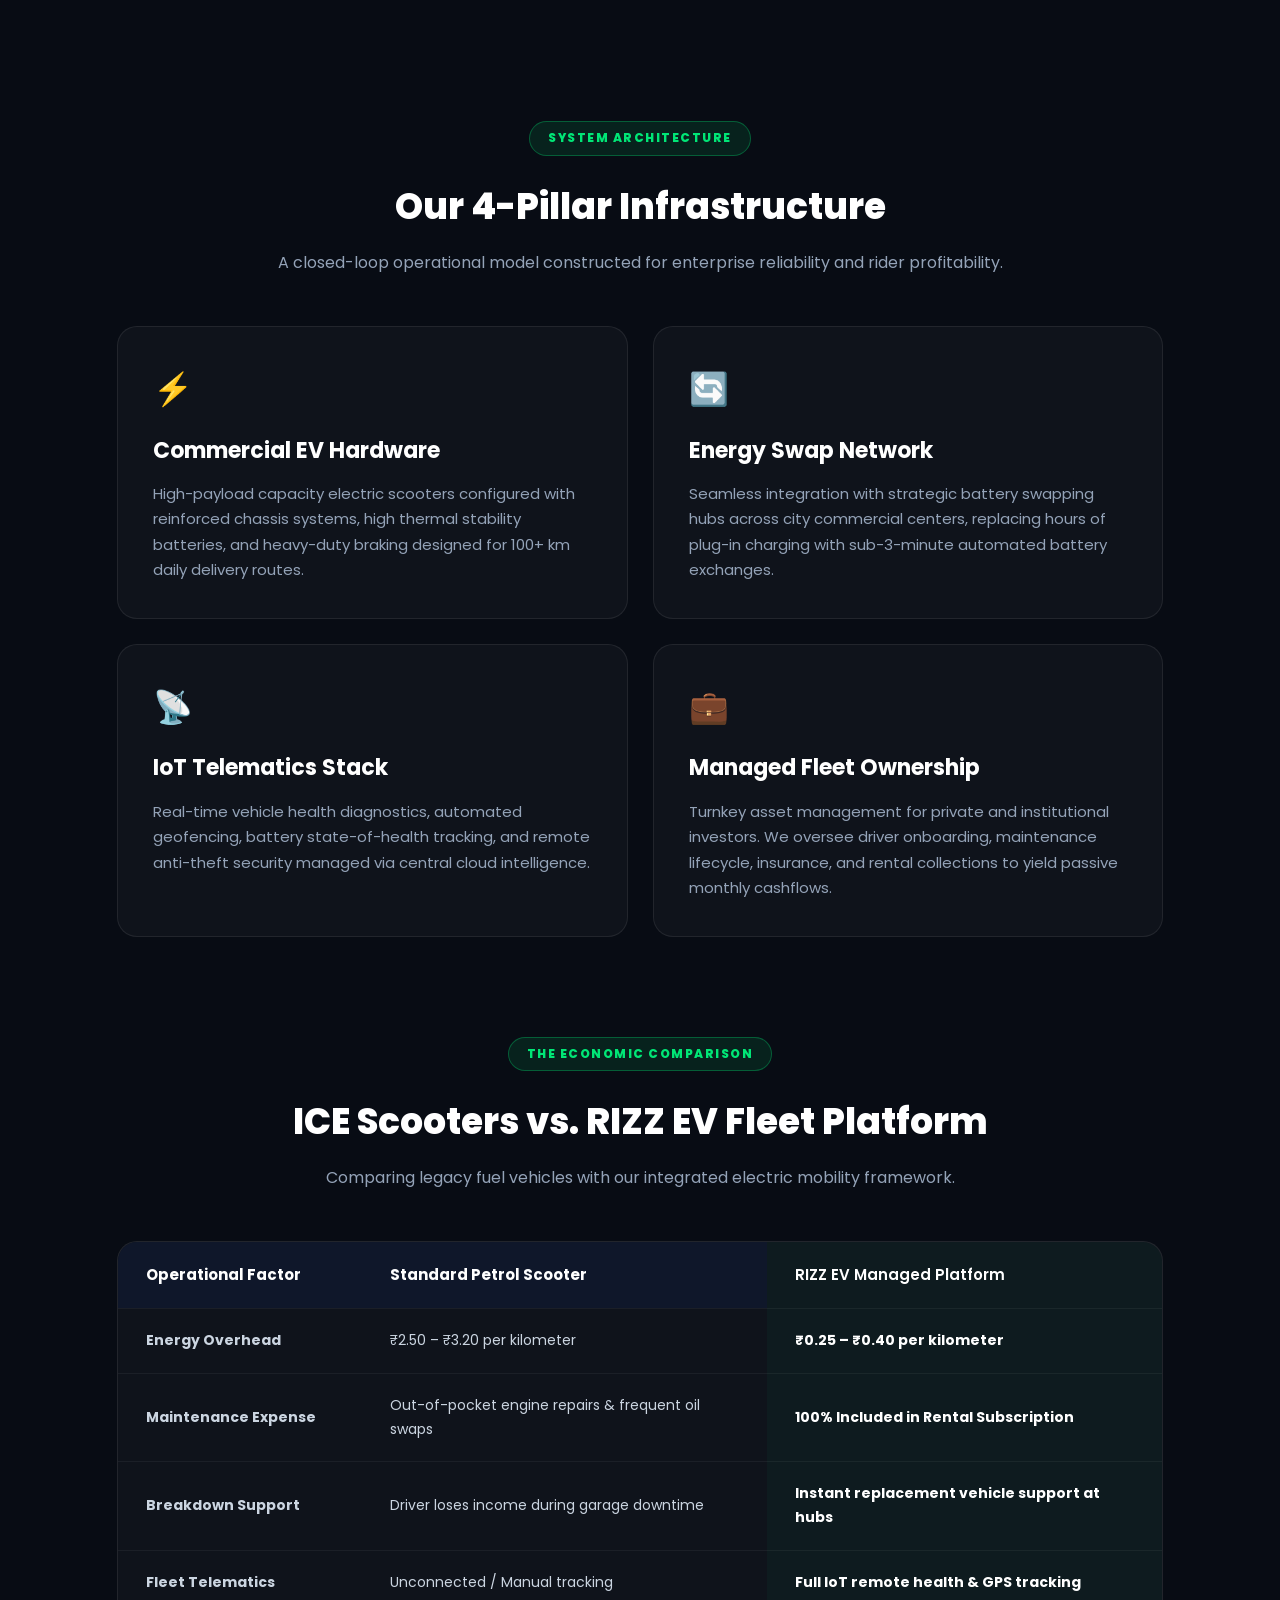
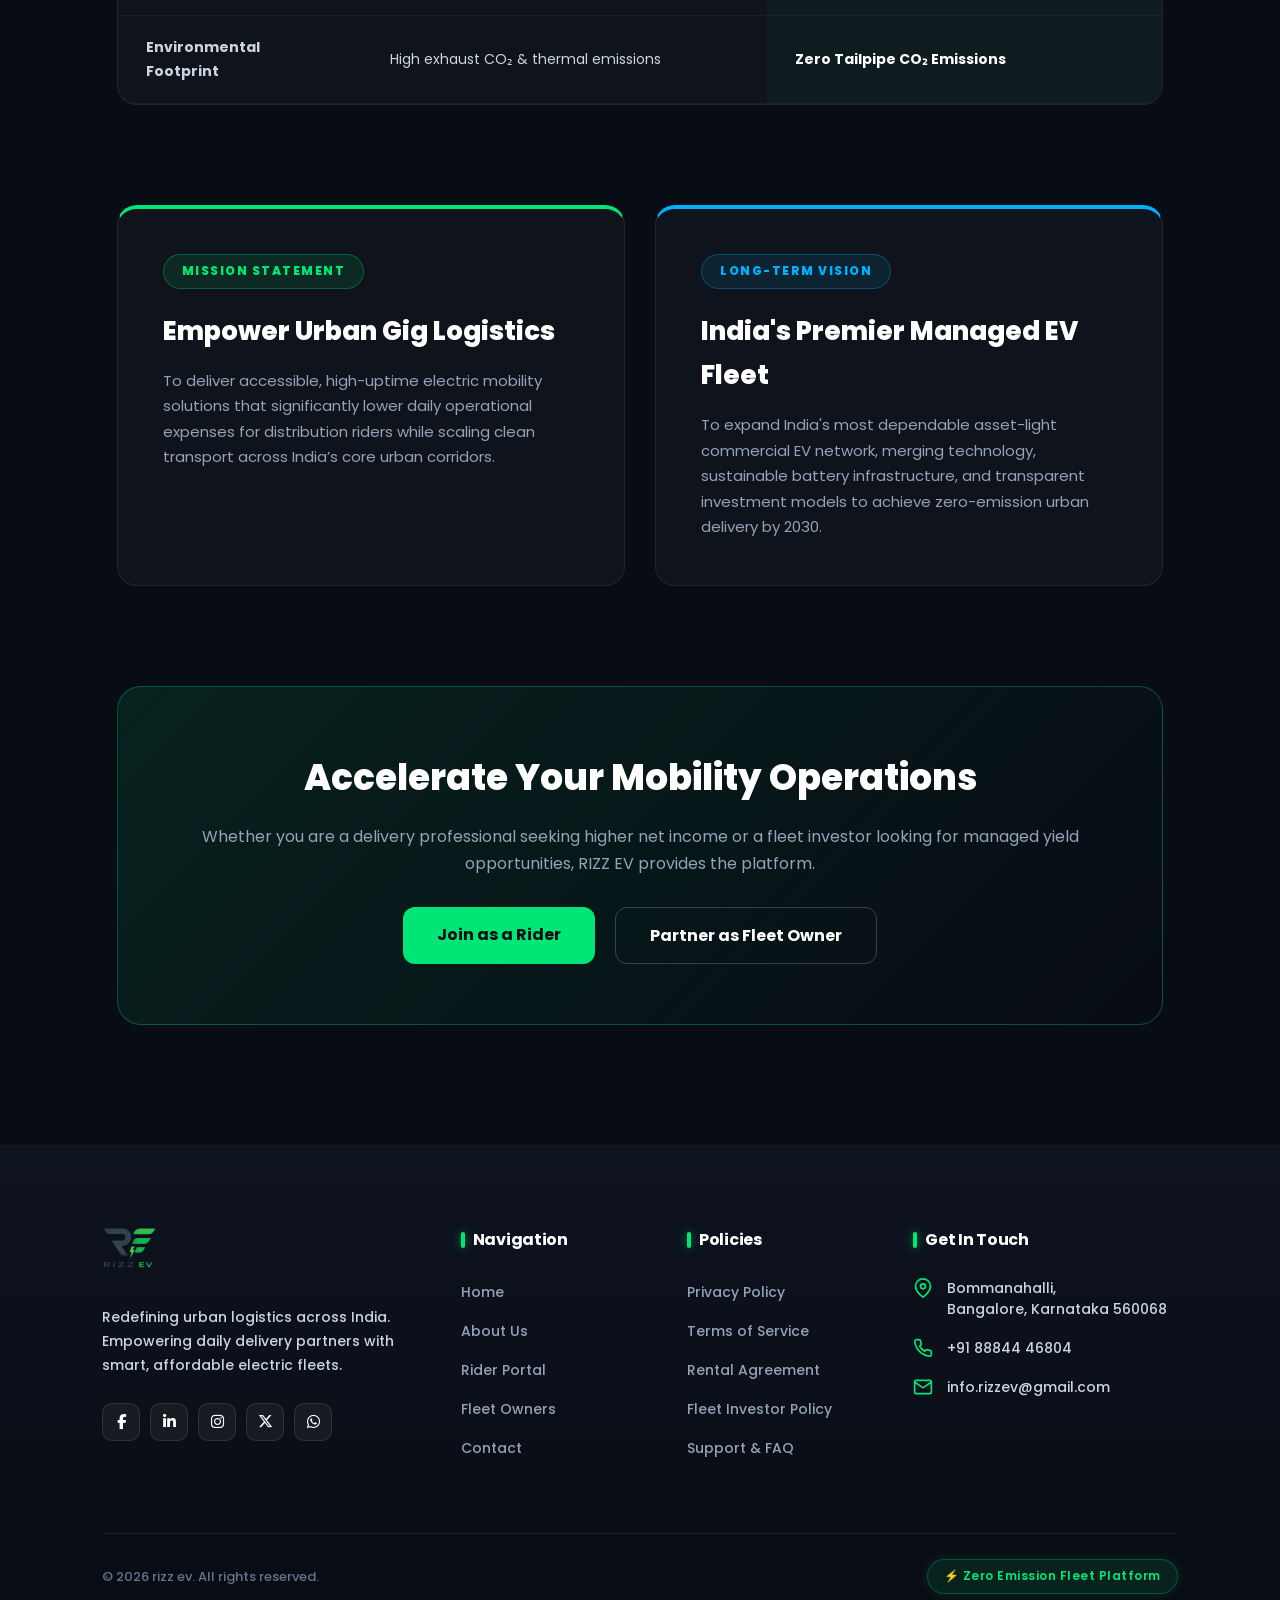
==== commit 14a59999: "Add files via upload" ====
--- a/about.html
+++ b/about.html
@@ -629,36 +629,12 @@
     } 
 } 
  
-/* Base mobile styles for the links */
-
-
-
-    
-
-    /* Show links when JavaScript adds the 'active' class */
-   
- nav ul {
-        gap: 15px;
-        flex-wrap: wrap;
-        justify-content: center;
-    }
-   
-
-      nav ul li {
-    margin: 10px 0;
-  }
-
-     nav ul li a {
-    font-size: 16px !important;
-    color: #0f172a !important;
-    font-weight: 600;
-  }
-
-   
-
+   /* =========================================
+   GLOBAL HAMBURGER & MOBILE NAVBAR STYLES
+   ========================================= */
 
 @media (max-width: 768px) {
-     .navbar {
+  .navbar {
     height: auto !important;
     padding: 12px 18px !important;
     flex-direction: row !important;
@@ -667,13 +643,9 @@
     align-items: center !important;
   }
 
-    /* Make sure the nav wrapper stays visible */
-    .navbar nav {
-        display: block !important;
-    }
-
-    /* Hamburger Button */
-    .hamburger-btn {
+
+/* Style the 3-line Hamburger Button */
+.hamburger-btn {
     display: flex !important;
     flex-direction: column;
     justify-content: space-between;
@@ -694,10 +666,17 @@
     border-radius: 2px;
     transition: all 0.3s ease;
   }
-    
-
-    /* Mobile Dropdown Menu (Hidden by default) */
-    nav ul, .nav-links {
+
+
+/* Mobile Screen Breakpoint Rules */
+@media (min-width: 769px) {
+  .hamburger-btn {
+    display: none !important;
+  }
+}
+
+  /* FORCE hide navigation links by default on mobile */
+  nav ul, .nav-links {
     display: none !important;
     flex-direction: column !important;
     width: 100% !important;
@@ -713,16 +692,25 @@
     z-index: 999;
   }
 
-    /* Show dropdown menu on click */
-    .nav-links.active {
-        display: flex !important;
-    }
-
-    .nav-right {
+  /* When JavaScript adds .active class, show the menu */
+  .nav-links.active {
+    display: flex !important;
+  }
+
+  nav ul li {
+    margin: 10px 0;
+  }
+
+  nav ul li a {
+    font-size: 16px !important;
+    color: #0f172a !important;
+    font-weight: 600;
+  }
+
+  .nav-right {
     display: none; 
   }
 }
-
 
     </style>
 </head>
